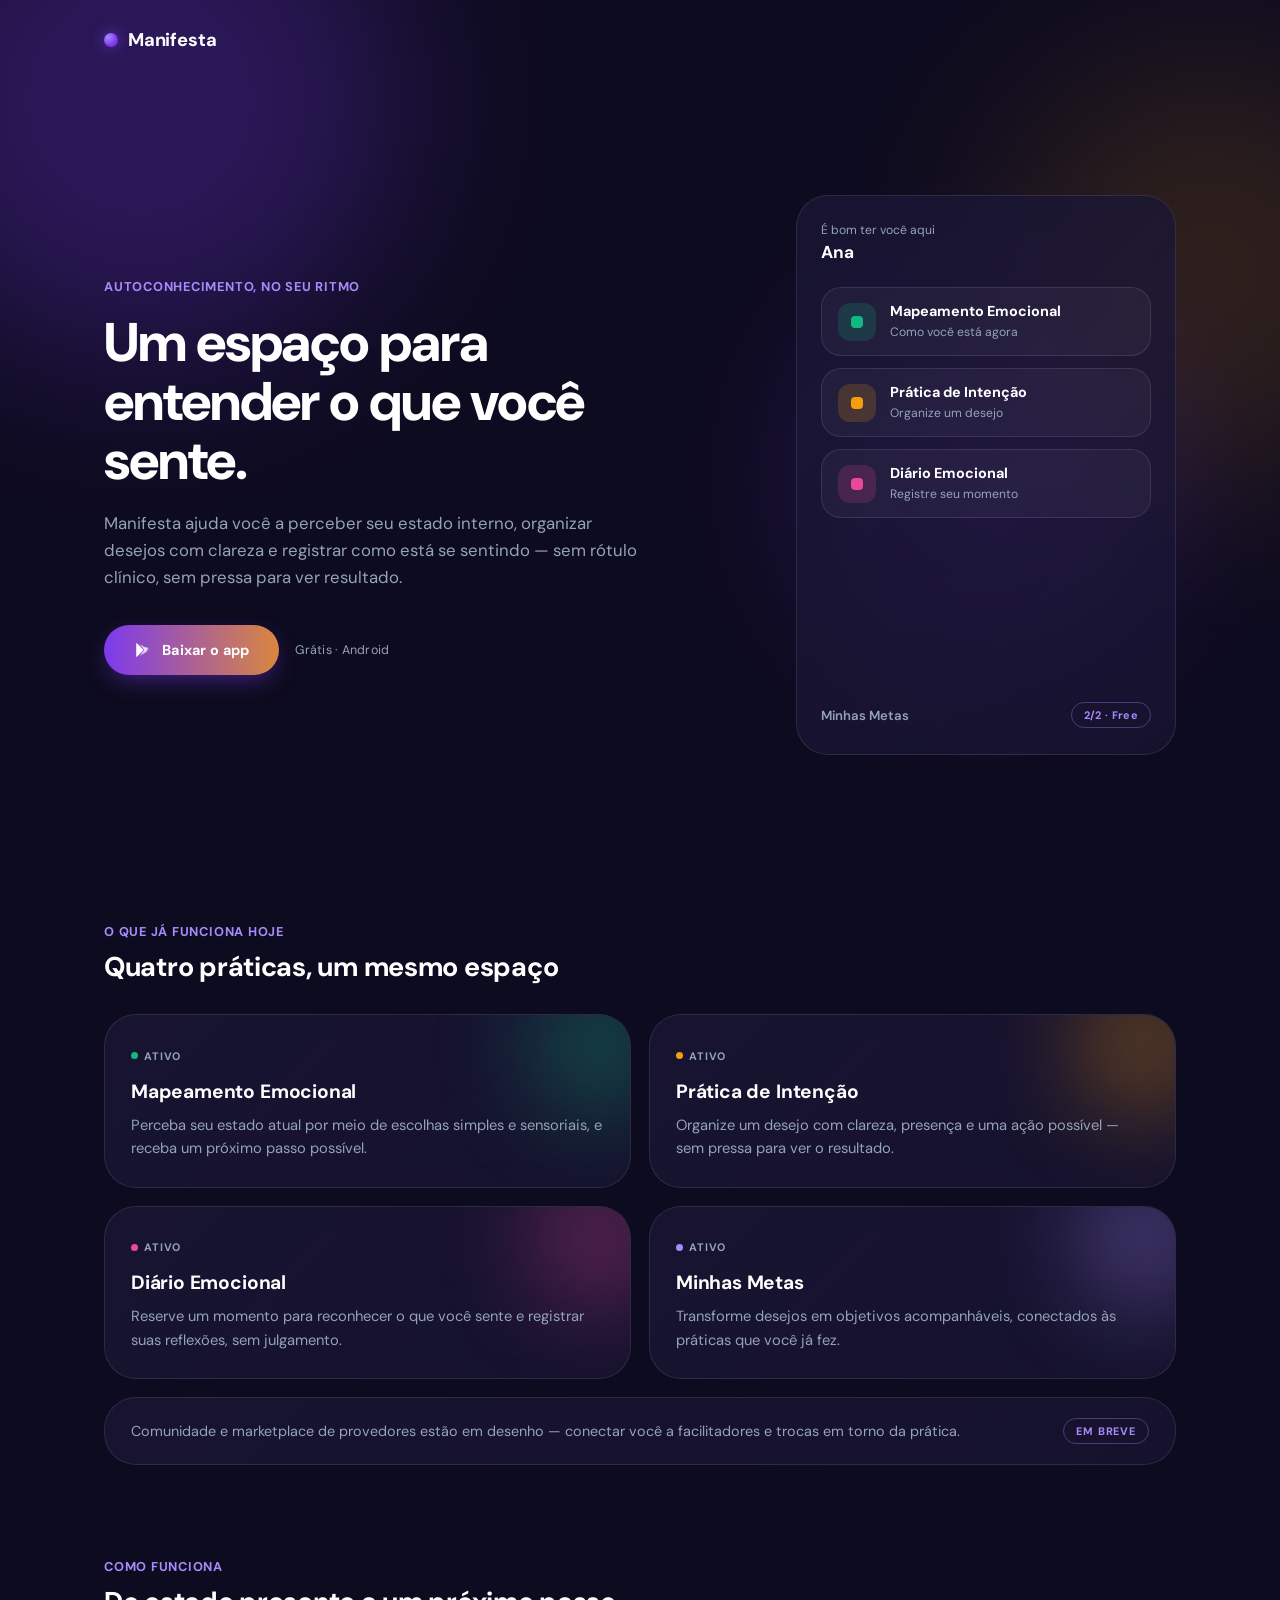
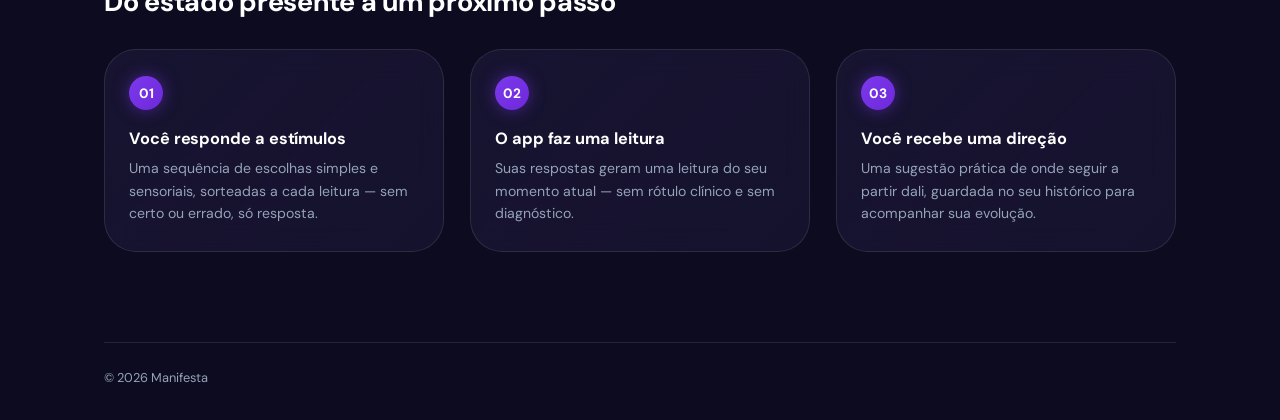
==== index.html @ f5ced41b "feat: landing page inicial do site do Manifesta Site estatico publicado via GitHub Pages (deploy dir" ====
<!DOCTYPE html>
<html lang="pt-BR">
<head>
<meta charset="UTF-8">
<meta name="viewport" content="width=device-width, initial-scale=1.0">
<title>Manifesta</title>
<meta name="description" content="Manifesta é um espaço para perceber seu estado interno, organizar desejos com clareza e registrar o que você sente — no seu ritmo.">
<link rel="preconnect" href="https://fonts.googleapis.com">
<link rel="preconnect" href="https://fonts.gstatic.com" crossorigin>
<link href="https://fonts.googleapis.com/css2?family=DM+Sans:wght@400;500;600;700;800&display=swap" rel="stylesheet">
<style>
  :root{
    --bg:#0D0B1F;
    --surface:#1A1635;
    --violet:#7C3AED;
    --violet-light:#A78BFA;
    --violet-dark:#6D28D9;
    --gold:#F59E0B;
    --green:#10B981;
    --pink:#EC4899;
    --text:#FFFFFF;
    --text-subtle:#94A3B8;
    --glass-border:rgba(255,255,255,0.1);
    --max:1120px;
  }
  *{box-sizing:border-box;}
  html{scroll-behavior:smooth;}
  body{
    margin:0;
    background:var(--bg);
    color:var(--text);
    font-family:'DM Sans', system-ui, -apple-system, sans-serif;
    -webkit-font-smoothing:antialiased;
    overflow-x:hidden;
  }
  a{color:inherit;}
  .wrap{max-width:var(--max); margin:0 auto; padding-left:24px; padding-right:24px;}
  .eyebrow{
    font-size:0.8rem;
    font-weight:700;
    letter-spacing:0.06em;
    color:var(--violet-light);
    text-transform:uppercase;
  }

  /* ---- glass card primitive ---- */
  .glass{
    background:linear-gradient(135deg, rgba(26,22,53,0.82), rgba(26,22,53,0.68));
    backdrop-filter:blur(15px);
    -webkit-backdrop-filter:blur(15px);
    border:1px solid var(--glass-border);
    border-radius:32px;
  }

  /* ---- ambient aura glow ---- */
  .aura{
    position:absolute;
    border-radius:50%;
    filter:blur(90px);
    pointer-events:none;
    z-index:0;
  }

  /* ---- nav ---- */
  nav.topbar{
    position:absolute;
    top:28px;
    left:0;
    right:0;
    z-index:3;
    display:flex;
    align-items:center;
    justify-content:space-between;
  }
  .brand{
    display:flex;
    align-items:center;
    gap:10px;
    font-weight:700;
    font-size:1.15rem;
    letter-spacing:-0.01em;
  }
  .brand .dot{
    width:14px; height:14px;
    border-radius:50%;
    background:radial-gradient(circle at 30% 30%, var(--violet-light), var(--violet) 60%, var(--violet-dark));
    box-shadow:0 0 14px rgba(124,58,237,0.65);
  }

  /* ---- hero ---- */
  .hero{
    position:relative;
    min-height:100vh;
    min-height:100svh;
    display:flex;
    align-items:center;
    padding:110px 0 60px;
  }
  .hero-row{
    position:relative;
    z-index:2;
    width:100%;
    display:flex;
    align-items:center;
    justify-content:space-between;
    gap:56px;
  }
  .hero-inner{
    flex:1 1 480px;
    max-width:560px;
  }
  .hero h1{
    font-size:clamp(2.3rem, 5vw, 3.4rem);
    line-height:1.08;
    font-weight:800;
    letter-spacing:-0.02em;
    margin:18px 0 20px;
  }
  .hero p.lede{
    font-size:1.05rem;
    line-height:1.6;
    color:var(--text-subtle);
    max-width:46ch;
    margin:0 0 34px;
  }
  .cta-row{
    display:flex;
    align-items:center;
    gap:16px;
    flex-wrap:wrap;
  }
  .pill-btn{
    display:inline-flex;
    align-items:center;
    gap:10px;
    background:linear-gradient(90deg, var(--violet), var(--gold) 130%);
    color:var(--text);
    font-weight:700;
    font-size:0.9rem;
    letter-spacing:0.02em;
    padding:16px 30px;
    border-radius:100px;
    text-decoration:none;
    box-shadow:0 8px 24px -6px rgba(124,58,237,0.55);
    transition:transform 0.15s ease, box-shadow 0.15s ease;
  }
  .pill-btn:hover{transform:translateY(-2px); box-shadow:0 10px 28px -6px rgba(124,58,237,0.7);}
  .pill-btn:focus-visible{outline:2px solid var(--violet-light); outline-offset:3px;}
  .pill-btn svg{width:18px; height:18px; flex:none;}
  .cta-note{
    font-size:0.78rem;
    color:var(--text-subtle);
    letter-spacing:0.02em;
  }

  /* ---- hero visual: mockup do app ---- */
  .hero-visual{
    flex:0 0 380px;
    width:380px;
    max-width:100%;
    position:relative;
  }
  .hero-visual .glow{
    position:absolute;
    inset:-30px;
    background:radial-gradient(circle, var(--violet) 0%, transparent 68%);
    filter:blur(60px);
    opacity:0.35;
    z-index:0;
  }
  .app-mock{
    position:relative;
    z-index:1;
    height:min(560px, 64vh);
    padding:26px 24px;
    display:flex;
    flex-direction:column;
  }
  .mock-top{
    display:flex;
    align-items:center;
    justify-content:space-between;
    margin-bottom:24px;
  }
  .mock-greeting{
    font-size:0.76rem;
    color:var(--text-subtle);
  }
  .mock-greeting strong{
    display:block;
    margin-top:3px;
    font-size:1.08rem;
    font-weight:700;
    color:var(--text);
  }
  .mock-cards{
    display:flex;
    flex-direction:column;
    gap:12px;
    flex:1;
  }
  .mock-card{
    border-radius:20px;
    padding:14px 16px;
    background:rgba(255,255,255,0.04);
    border:1px solid var(--glass-border);
    display:flex;
    align-items:center;
    gap:14px;
  }
  .mock-card .ic{
    width:38px; height:38px;
    border-radius:12px;
    display:flex;
    align-items:center;
    justify-content:center;
    flex:none;
  }
  .mock-card .ic .ic-dot{width:12px; height:12px; border-radius:4px;}
  .mock-card .txt strong{
    display:block;
    font-size:0.9rem;
    font-weight:700;
    color:var(--text);
  }
  .mock-card .txt span{
    font-size:0.76rem;
    color:var(--text-subtle);
  }
  .mock-foot{
    margin-top:18px;
    display:flex;
    align-items:center;
    justify-content:space-between;
  }
  .mock-foot span:first-child{
    font-size:0.82rem;
    font-weight:600;
    color:var(--text-subtle);
  }
  .pill-mini{
    font-size:0.68rem;
    font-weight:700;
    letter-spacing:0.03em;
    color:var(--violet-light);
    border:1px solid rgba(167,139,250,0.35);
    padding:5px 12px;
    border-radius:100px;
  }

  /* ---- feature grid ---- */
  .features{
    position:relative;
    z-index:2;
    padding:20px 0 70px;
  }
  .section-head{
    display:flex;
    align-items:baseline;
    justify-content:space-between;
    gap:20px;
    margin-bottom:30px;
    flex-wrap:wrap;
  }
  .section-head h2{
    font-size:1.7rem;
    font-weight:700;
    letter-spacing:-0.01em;
    margin:8px 0 0;
  }
  .feature-grid{
    display:grid;
    grid-template-columns:repeat(2, 1fr);
    gap:18px;
  }
  .feature-card{
    padding:28px 26px 26px;
    position:relative;
    overflow:hidden;
    transition:border-color 0.2s ease, box-shadow 0.2s ease, transform 0.2s ease;
  }
  .feature-card:hover{transform:translateY(-3px);}
  .feature-card .glow{
    position:absolute;
    top:-40px; right:-40px;
    width:140px; height:140px;
    border-radius:50%;
    filter:blur(50px);
    opacity:0.35;
    z-index:0;
  }
  .feature-card .card-content{position:relative; z-index:1;}
  .feature-card .chip{
    display:inline-flex;
    align-items:center;
    gap:6px;
    font-size:0.68rem;
    font-weight:700;
    letter-spacing:0.08em;
    text-transform:uppercase;
    color:var(--text-subtle);
    margin-bottom:16px;
  }
  .feature-card .chip .dot{width:7px; height:7px; border-radius:50%;}
  .feature-card h3{
    font-size:1.2rem;
    font-weight:700;
    margin:0 0 10px;
    letter-spacing:-0.01em;
  }
  .feature-card p{
    font-size:0.92rem;
    line-height:1.6;
    color:var(--text-subtle);
    margin:0;
  }

  .teaser{
    margin-top:18px;
    padding:20px 26px;
    display:flex;
    align-items:center;
    justify-content:space-between;
    gap:16px;
    flex-wrap:wrap;
  }
  .teaser p{margin:0; font-size:0.9rem; color:var(--text-subtle);}
  .teaser .tag{
    font-size:0.68rem;
    font-weight:700;
    letter-spacing:0.08em;
    color:var(--violet-light);
    border:1px solid rgba(167,139,250,0.35);
    padding:5px 12px;
    border-radius:100px;
    white-space:nowrap;
    text-transform:uppercase;
  }

  /* ---- how it works ---- */
  .flow{
    position:relative;
    z-index:2;
    padding:20px 0 90px;
  }
  .steps{
    display:grid;
    grid-template-columns:repeat(3, 1fr);
    gap:26px;
    margin-top:8px;
  }
  .step{padding:26px 24px;}
  .step .num{
    width:34px; height:34px;
    border-radius:50%;
    background:linear-gradient(135deg, var(--violet), var(--violet-dark));
    display:flex;
    align-items:center;
    justify-content:center;
    font-weight:700;
    font-size:0.85rem;
    margin-bottom:18px;
    box-shadow:0 0 16px rgba(124,58,237,0.5);
  }
  .step h3{
    font-size:1.02rem;
    font-weight:700;
    margin:0 0 8px;
    letter-spacing:-0.005em;
  }
  .step p{
    font-size:0.88rem;
    line-height:1.6;
    color:var(--text-subtle);
    margin:0;
  }

  /* ---- footer ---- */
  footer{
    position:relative;
    z-index:2;
    border-top:1px solid var(--glass-border);
    padding:26px 0 34px;
  }
  .footer-inner{
    display:flex;
    justify-content:space-between;
    align-items:center;
    gap:16px;
    flex-wrap:wrap;
    font-size:0.8rem;
    color:var(--text-subtle);
  }

  @media (max-width: 900px){
    .hero-row{flex-direction:column; align-items:stretch;}
    .hero-inner{max-width:none;}
    .hero-visual{flex:none; width:100%; max-width:380px; margin:0 auto;}
    .app-mock{height:440px;}
  }

  @media (max-width: 820px){
    .feature-grid{grid-template-columns:1fr;}
    .steps{grid-template-columns:1fr;}
  }

  @media (prefers-reduced-motion: reduce){
    .feature-card{transition:none;}
  }
</style>
</head>
<body>

  <div class="aura" style="width:520px; height:520px; background:var(--violet); opacity:0.28; top:-160px; left:-120px;"></div>
  <div class="aura" style="width:420px; height:420px; background:var(--gold); opacity:0.14; top:60px; right:-140px;"></div>

  <div class="wrap">
    <section class="hero">
      <nav class="topbar">
        <div class="brand"><span class="dot"></span>Manifesta</div>
      </nav>

      <div class="hero-row">
        <div class="hero-inner">
          <span class="eyebrow">Autoconhecimento, no seu ritmo</span>
          <h1>Um espaço para entender o que você sente.</h1>
          <p class="lede">Manifesta ajuda você a perceber seu estado interno, organizar desejos com clareza e registrar como está se sentindo — sem rótulo clínico, sem pressa para ver resultado.</p>
          <div class="cta-row">
            <a class="pill-btn" href="https://play.google.com/store/apps/details?id=com.manifesta.app" target="_blank" rel="noopener">
              <svg viewBox="0 0 24 24" fill="none" xmlns="http://www.w3.org/2000/svg" aria-hidden="true"><path d="M3 3.5v17c0 .4.2.7.5.9l9.4-9.4L3.5 2.6c-.3.2-.5.5-.5.9z" fill="currentColor"/><path d="M14.6 12.9l2.9-2.9-9.9-5.7 7 8.6z" fill="currentColor" opacity="0.75"/><path d="M14.6 11.1l-7 8.6 9.9-5.7-2.9-2.9z" fill="currentColor" opacity="0.75"/><path d="M18.8 9.2l-2.6-1.5-3 3 3 3 2.6-1.5c.9-.5.9-1.9 0-2.4z" fill="currentColor" opacity="0.55"/></svg>
              Baixar o app
            </a>
            <span class="cta-note">Grátis · Android</span>
          </div>
        </div>

        <div class="hero-visual">
          <div class="glow"></div>
          <div class="app-mock glass">
            <div class="mock-top">
              <div class="mock-greeting">É bom ter você aqui<strong>Ana</strong></div>
              <span class="dot"></span>
            </div>
            <div class="mock-cards">
              <div class="mock-card">
                <span class="ic" style="background:rgba(16,185,129,0.18);"><span class="ic-dot" style="background:var(--green);"></span></span>
                <div class="txt"><strong>Mapeamento Emocional</strong><span>Como você está agora</span></div>
              </div>
              <div class="mock-card">
                <span class="ic" style="background:rgba(245,158,11,0.18);"><span class="ic-dot" style="background:var(--gold);"></span></span>
                <div class="txt"><strong>Prática de Intenção</strong><span>Organize um desejo</span></div>
              </div>
              <div class="mock-card">
                <span class="ic" style="background:rgba(236,72,153,0.18);"><span class="ic-dot" style="background:var(--pink);"></span></span>
                <div class="txt"><strong>Diário Emocional</strong><span>Registre seu momento</span></div>
              </div>
            </div>
            <div class="mock-foot">
              <span>Minhas Metas</span>
              <span class="pill-mini">2/2 · Free</span>
            </div>
          </div>
        </div>
      </div>
    </section>

    <section class="features">
      <div class="section-head">
        <div>
          <span class="eyebrow">O que já funciona hoje</span>
          <h2>Quatro práticas, um mesmo espaço</h2>
        </div>
      </div>

      <div class="feature-grid">
        <div class="feature-card glass">
          <div class="glow" style="background:var(--green);"></div>
          <div class="card-content">
            <span class="chip"><span class="dot" style="background:var(--green);"></span>Ativo</span>
            <h3>Mapeamento Emocional</h3>
            <p>Perceba seu estado atual por meio de escolhas simples e sensoriais, e receba um próximo passo possível.</p>
          </div>
        </div>
        <div class="feature-card glass">
          <div class="glow" style="background:var(--gold);"></div>
          <div class="card-content">
            <span class="chip"><span class="dot" style="background:var(--gold);"></span>Ativo</span>
            <h3>Prática de Intenção</h3>
            <p>Organize um desejo com clareza, presença e uma ação possível — sem pressa para ver o resultado.</p>
          </div>
        </div>
        <div class="feature-card glass">
          <div class="glow" style="background:var(--pink);"></div>
          <div class="card-content">
            <span class="chip"><span class="dot" style="background:var(--pink);"></span>Ativo</span>
            <h3>Diário Emocional</h3>
            <p>Reserve um momento para reconhecer o que você sente e registrar suas reflexões, sem julgamento.</p>
          </div>
        </div>
        <div class="feature-card glass">
          <div class="glow" style="background:var(--violet-light);"></div>
          <div class="card-content">
            <span class="chip"><span class="dot" style="background:var(--violet-light);"></span>Ativo</span>
            <h3>Minhas Metas</h3>
            <p>Transforme desejos em objetivos acompanháveis, conectados às práticas que você já fez.</p>
          </div>
        </div>
      </div>

      <div class="teaser glass">
        <p>Comunidade e marketplace de provedores estão em desenho — conectar você a facilitadores e trocas em torno da prática.</p>
        <span class="tag">Em breve</span>
      </div>
    </section>

    <section class="flow">
      <div class="section-head">
        <div>
          <span class="eyebrow">Como funciona</span>
          <h2>Do estado presente a um próximo passo</h2>
        </div>
      </div>
      <div class="steps">
        <div class="step glass">
          <div class="num">01</div>
          <h3>Você responde a estímulos</h3>
          <p>Uma sequência de escolhas simples e sensoriais, sorteadas a cada leitura — sem certo ou errado, só resposta.</p>
        </div>
        <div class="step glass">
          <div class="num">02</div>
          <h3>O app faz uma leitura</h3>
          <p>Suas respostas geram uma leitura do seu momento atual — sem rótulo clínico e sem diagnóstico.</p>
        </div>
        <div class="step glass">
          <div class="num">03</div>
          <h3>Você recebe uma direção</h3>
          <p>Uma sugestão prática de onde seguir a partir dali, guardada no seu histórico para acompanhar sua evolução.</p>
        </div>
      </div>
    </section>

    <footer>
      <div class="footer-inner">
        <span>© 2026 Manifesta</span>
      </div>
    </footer>
  </div>

</body>
</html>
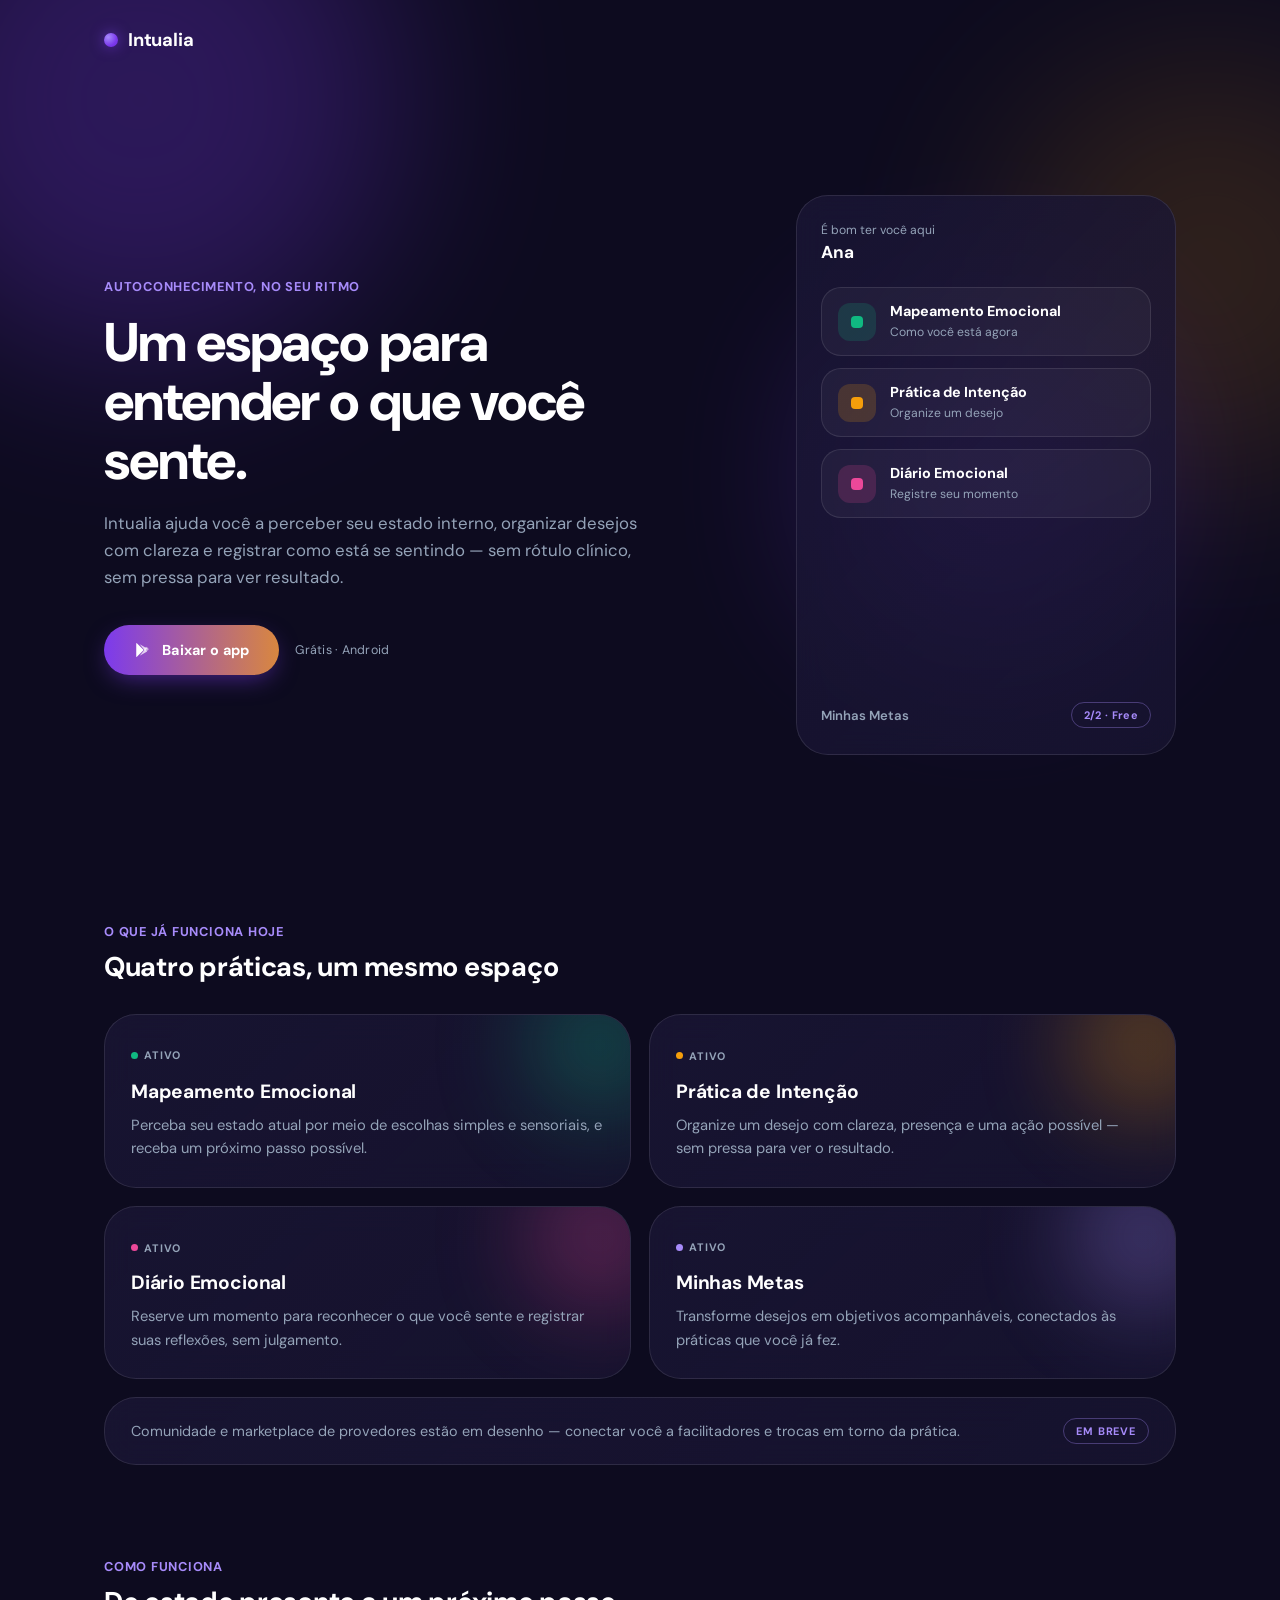
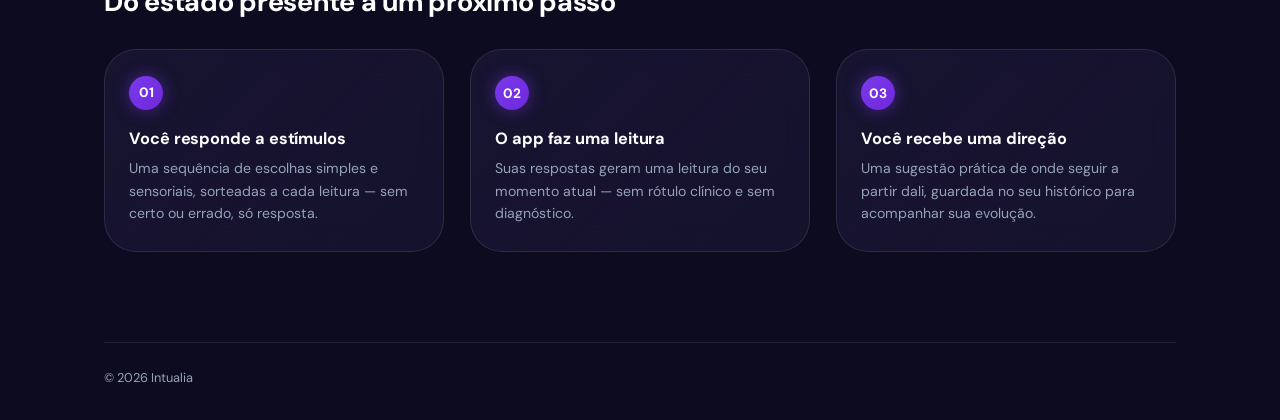
==== commit 627b174b: "Renomeia menções de Manifesta para Intualia no site Co-Authored-By: Claude Sonnet 5 <noreply@anthrop" ====
--- a/index.html
+++ b/index.html
@@ -3,8 +3,8 @@
 <head>
 <meta charset="UTF-8">
 <meta name="viewport" content="width=device-width, initial-scale=1.0">
-<title>Manifesta</title>
-<meta name="description" content="Manifesta é um espaço para perceber seu estado interno, organizar desejos com clareza e registrar o que você sente — no seu ritmo.">
+<title>Intualia</title>
+<meta name="description" content="Intualia é um espaço para perceber seu estado interno, organizar desejos com clareza e registrar o que você sente — no seu ritmo.">
 <link rel="preconnect" href="https://fonts.googleapis.com">
 <link rel="preconnect" href="https://fonts.gstatic.com" crossorigin>
 <link href="https://fonts.googleapis.com/css2?family=DM+Sans:wght@400;500;600;700;800&display=swap" rel="stylesheet">
@@ -417,14 +417,14 @@
   <div class="wrap">
     <section class="hero">
       <nav class="topbar">
-        <div class="brand"><span class="dot"></span>Manifesta</div>
+        <div class="brand"><span class="dot"></span>Intualia</div>
       </nav>
 
       <div class="hero-row">
         <div class="hero-inner">
           <span class="eyebrow">Autoconhecimento, no seu ritmo</span>
           <h1>Um espaço para entender o que você sente.</h1>
-          <p class="lede">Manifesta ajuda você a perceber seu estado interno, organizar desejos com clareza e registrar como está se sentindo — sem rótulo clínico, sem pressa para ver resultado.</p>
+          <p class="lede">Intualia ajuda você a perceber seu estado interno, organizar desejos com clareza e registrar como está se sentindo — sem rótulo clínico, sem pressa para ver resultado.</p>
           <div class="cta-row">
             <a class="pill-btn" href="https://play.google.com/store/apps/details?id=com.manifesta.app" target="_blank" rel="noopener">
               <svg viewBox="0 0 24 24" fill="none" xmlns="http://www.w3.org/2000/svg" aria-hidden="true"><path d="M3 3.5v17c0 .4.2.7.5.9l9.4-9.4L3.5 2.6c-.3.2-.5.5-.5.9z" fill="currentColor"/><path d="M14.6 12.9l2.9-2.9-9.9-5.7 7 8.6z" fill="currentColor" opacity="0.75"/><path d="M14.6 11.1l-7 8.6 9.9-5.7-2.9-2.9z" fill="currentColor" opacity="0.75"/><path d="M18.8 9.2l-2.6-1.5-3 3 3 3 2.6-1.5c.9-.5.9-1.9 0-2.4z" fill="currentColor" opacity="0.55"/></svg>
@@ -541,7 +541,7 @@
 
     <footer>
       <div class="footer-inner">
-        <span>© 2026 Manifesta</span>
+        <span>© 2026 Intualia</span>
       </div>
     </footer>
   </div>
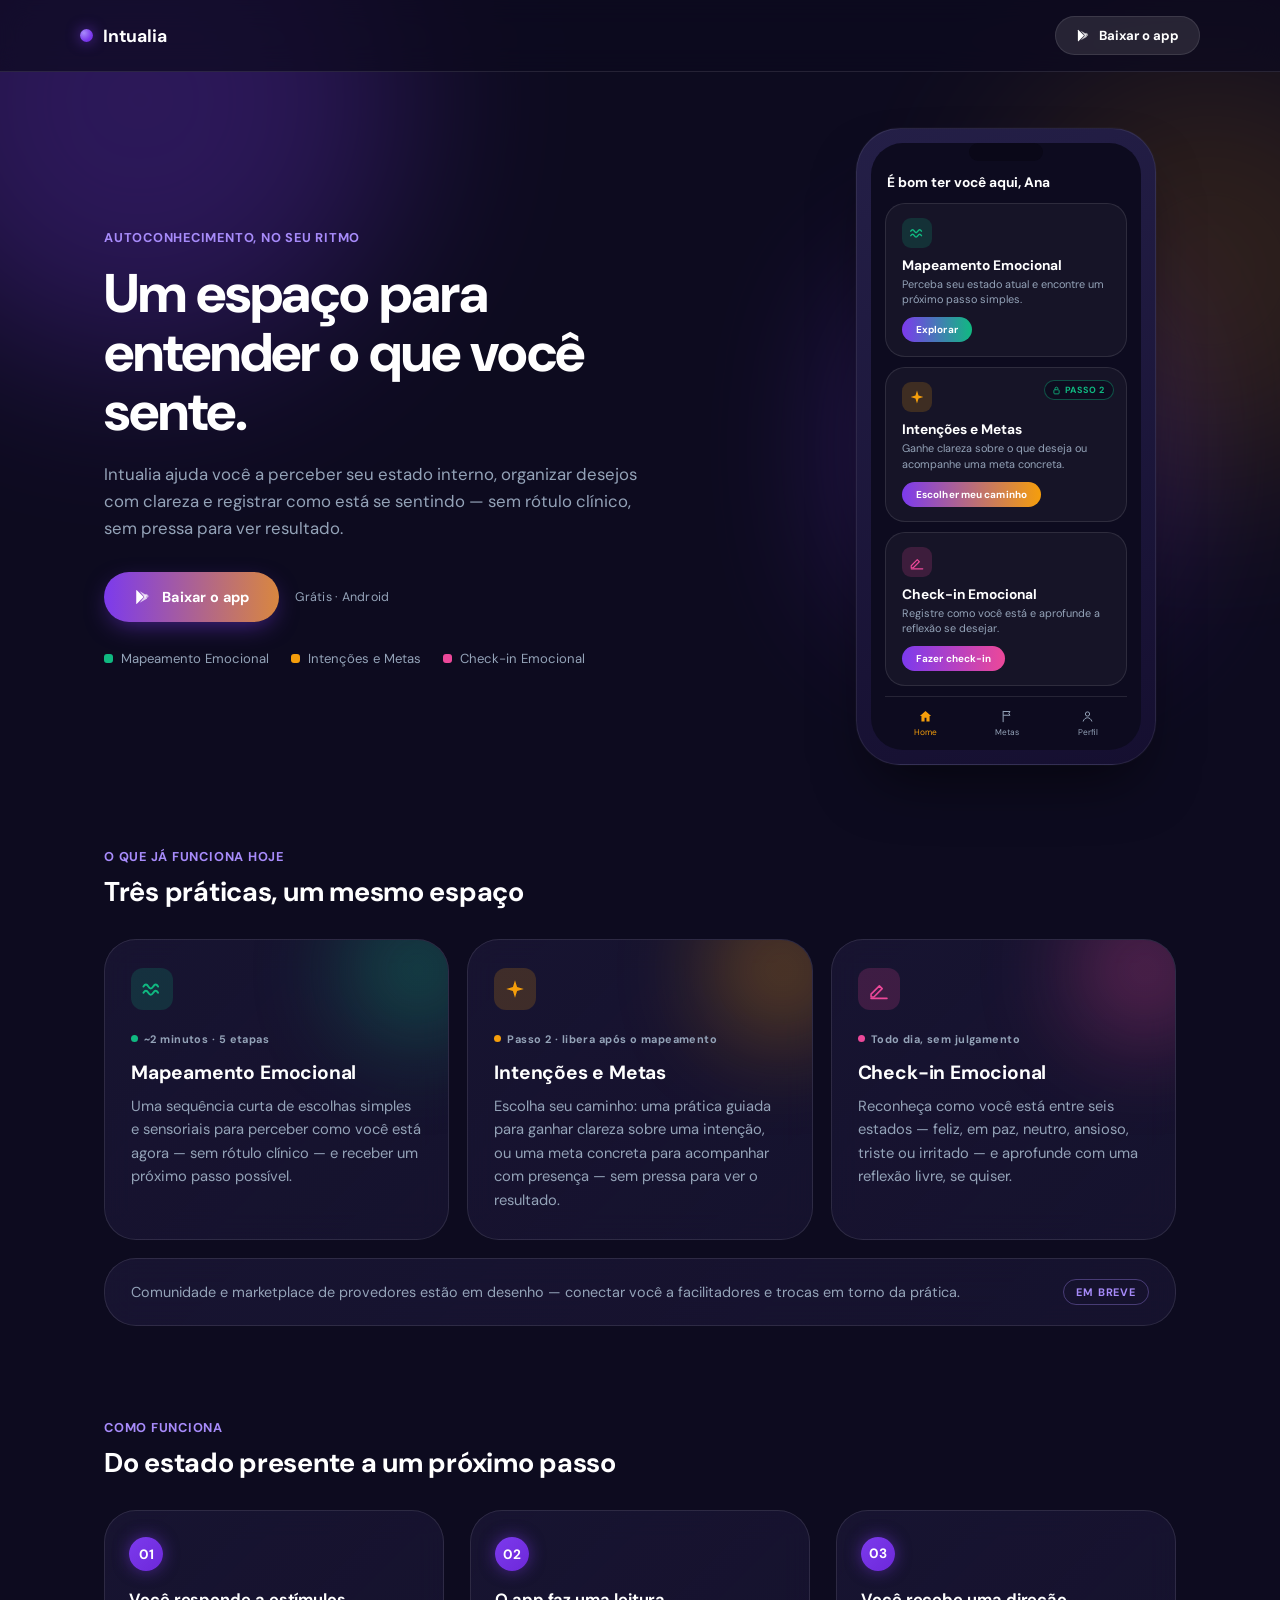
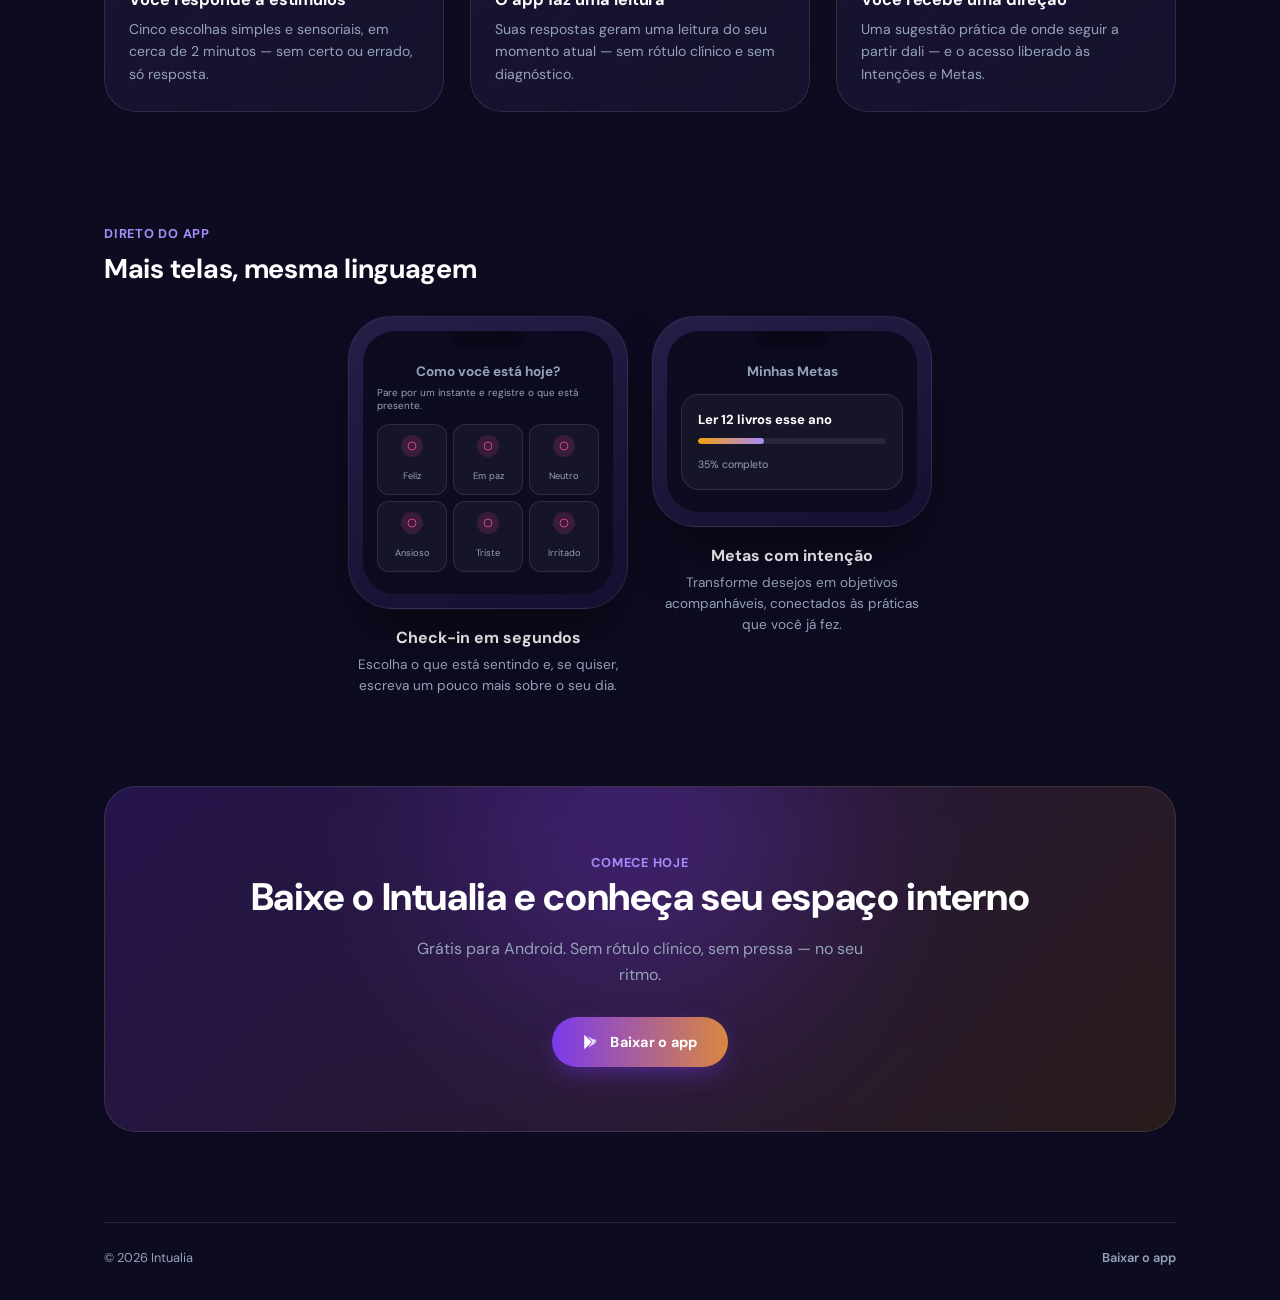
==== commit 17e47c85: "Atualiza site para refletir telas atuais do app e reforça conversão para download Substitui o mockup" ====
--- a/index.html
+++ b/index.html
@@ -4,7 +4,7 @@
 <meta charset="UTF-8">
 <meta name="viewport" content="width=device-width, initial-scale=1.0">
 <title>Intualia</title>
-<meta name="description" content="Intualia é um espaço para perceber seu estado interno, organizar desejos com clareza e registrar o que você sente — no seu ritmo.">
+<meta name="description" content="Intualia é um espaço para perceber seu estado interno, organizar desejos com clareza e registrar o que você sente — no seu ritmo. Baixe grátis para Android.">
 <link rel="preconnect" href="https://fonts.googleapis.com">
 <link rel="preconnect" href="https://fonts.gstatic.com" crossorigin>
 <link href="https://fonts.googleapis.com/css2?family=DM+Sans:wght@400;500;600;700;800&display=swap" rel="stylesheet">
@@ -61,40 +61,56 @@
     z-index:0;
   }
 
-  /* ---- nav ---- */
+  /* ---- nav (sticky, com CTA persistente) ---- */
   nav.topbar{
-    position:absolute;
-    top:28px;
-    left:0;
-    right:0;
-    z-index:3;
+    position:sticky;
+    top:0;
+    z-index:50;
+    background:rgba(13,11,31,0.72);
+    backdrop-filter:blur(14px);
+    -webkit-backdrop-filter:blur(14px);
+    border-bottom:1px solid var(--glass-border);
+  }
+  .nav-inner{
     display:flex;
     align-items:center;
     justify-content:space-between;
+    padding:16px 0;
   }
   .brand{
     display:flex;
     align-items:center;
     gap:10px;
     font-weight:700;
-    font-size:1.15rem;
+    font-size:1.1rem;
     letter-spacing:-0.01em;
   }
   .brand .dot{
-    width:14px; height:14px;
+    width:13px; height:13px;
     border-radius:50%;
     background:radial-gradient(circle at 30% 30%, var(--violet-light), var(--violet) 60%, var(--violet-dark));
     box-shadow:0 0 14px rgba(124,58,237,0.65);
   }
+  .nav-cta{
+    display:inline-flex;
+    align-items:center;
+    gap:8px;
+    background:var(--glass-border);
+    border:1px solid var(--glass-border);
+    color:var(--text);
+    font-weight:700;
+    font-size:0.82rem;
+    padding:10px 20px;
+    border-radius:100px;
+    text-decoration:none;
+    transition:background 0.15s ease, border-color 0.15s ease;
+  }
+  .nav-cta:hover{background:rgba(124,58,237,0.22); border-color:rgba(167,139,250,0.4);}
 
   /* ---- hero ---- */
   .hero{
     position:relative;
-    min-height:100vh;
-    min-height:100svh;
-    display:flex;
-    align-items:center;
-    padding:110px 0 60px;
+    padding:56px 0 60px;
   }
   .hero-row{
     position:relative;
@@ -121,7 +137,7 @@
     line-height:1.6;
     color:var(--text-subtle);
     max-width:46ch;
-    margin:0 0 34px;
+    margin:0 0 30px;
   }
   .cta-row{
     display:flex;
@@ -153,12 +169,29 @@
     letter-spacing:0.02em;
   }
 
-  /* ---- hero visual: mockup do app ---- */
+  .trust-row{
+    display:flex;
+    flex-wrap:wrap;
+    gap:10px 22px;
+    margin-top:28px;
+  }
+  .trust-row span{
+    display:inline-flex;
+    align-items:center;
+    gap:8px;
+    font-size:0.82rem;
+    color:var(--text-subtle);
+  }
+  .trust-row .swatch{width:9px; height:9px; border-radius:3px; flex:none;}
+
+  /* ---- hero visual: phone com a Home real do app ---- */
   .hero-visual{
-    flex:0 0 380px;
-    width:380px;
+    flex:0 0 340px;
+    width:340px;
     max-width:100%;
     position:relative;
+    display:flex;
+    justify-content:center;
   }
   .hero-visual .glow{
     position:absolute;
@@ -168,85 +201,115 @@
     opacity:0.35;
     z-index:0;
   }
-  .app-mock{
+  .phone-frame{
     position:relative;
     z-index:1;
-    height:min(560px, 64vh);
-    padding:26px 24px;
-    display:flex;
-    flex-direction:column;
-  }
-  .mock-top{
-    display:flex;
-    align-items:center;
-    justify-content:space-between;
-    margin-bottom:24px;
+    width:min(300px, 80vw);
+    border-radius:44px;
+    padding:14px;
+    background:linear-gradient(160deg, #241f47, #150f30);
+    border:1px solid rgba(255,255,255,0.08);
+    box-shadow:0 30px 60px -20px rgba(0,0,0,0.6), 0 0 0 1px rgba(255,255,255,0.02);
+  }
+  .phone-notch{
+    position:absolute;
+    top:14px; left:50%;
+    transform:translateX(-50%);
+    width:74px; height:18px;
+    background:#0A0818;
+    border-radius:100px;
+    z-index:3;
+  }
+  .phone-screen{
+    position:relative;
+    background:var(--bg);
+    border-radius:32px;
+    overflow:hidden;
+    padding:30px 14px 12px;
   }
   .mock-greeting{
-    font-size:0.76rem;
-    color:var(--text-subtle);
-  }
-  .mock-greeting strong{
-    display:block;
-    margin-top:3px;
-    font-size:1.08rem;
+    font-size:0.86rem;
     font-weight:700;
     color:var(--text);
-  }
-  .mock-cards{
-    display:flex;
-    flex-direction:column;
-    gap:12px;
-    flex:1;
-  }
-  .mock-card{
+    margin:0 0 12px;
+    padding:0 2px;
+  }
+  .app-card{
+    position:relative;
     border-radius:20px;
     padding:14px 16px;
+    margin-bottom:10px;
     background:rgba(255,255,255,0.04);
     border:1px solid var(--glass-border);
-    display:flex;
-    align-items:center;
-    gap:14px;
-  }
-  .mock-card .ic{
-    width:38px; height:38px;
-    border-radius:12px;
+    overflow:hidden;
+  }
+  .app-card .icon-chip{
+    width:30px; height:30px;
+    border-radius:9px;
     display:flex;
     align-items:center;
     justify-content:center;
-    flex:none;
-  }
-  .mock-card .ic .ic-dot{width:12px; height:12px; border-radius:4px;}
-  .mock-card .txt strong{
+    margin-bottom:8px;
+  }
+  .app-card .icon-chip svg{width:16px; height:16px;}
+  .app-card strong{
     display:block;
-    font-size:0.9rem;
+    font-size:0.86rem;
     font-weight:700;
     color:var(--text);
-  }
-  .mock-card .txt span{
-    font-size:0.76rem;
-    color:var(--text-subtle);
-  }
-  .mock-foot{
-    margin-top:18px;
-    display:flex;
-    align-items:center;
-    justify-content:space-between;
-  }
-  .mock-foot span:first-child{
-    font-size:0.82rem;
-    font-weight:600;
-    color:var(--text-subtle);
-  }
-  .pill-mini{
+    margin-bottom:3px;
+  }
+  .app-card span.desc{
+    display:block;
     font-size:0.68rem;
+    line-height:1.4;
+    color:var(--text-subtle);
+    margin-bottom:10px;
+  }
+  .app-card .mini-cta{
+    display:inline-block;
+    font-size:0.62rem;
+    font-weight:700;
+    letter-spacing:0.01em;
+    color:var(--text);
+    padding:6px 14px;
+    border-radius:100px;
+    background:linear-gradient(90deg, var(--violet), var(--card-accent, var(--gold)));
+  }
+  .app-card .lock-badge{
+    position:absolute;
+    top:12px; right:12px;
+    display:inline-flex;
+    align-items:center;
+    gap:4px;
+    font-size:0.56rem;
     font-weight:700;
     letter-spacing:0.03em;
-    color:var(--violet-light);
-    border:1px solid rgba(167,139,250,0.35);
-    padding:5px 12px;
+    color:var(--green);
+    background:rgba(13,11,31,0.8);
+    border:1px solid rgba(16,185,129,0.4);
+    padding:3px 9px 3px 7px;
     border-radius:100px;
   }
+  .app-card .lock-badge svg{width:9px; height:9px;}
+  .phone-nav{
+    display:flex;
+    justify-content:space-around;
+    align-items:center;
+    margin-top:6px;
+    padding-top:12px;
+    border-top:1px solid var(--glass-border);
+  }
+  .phone-nav .n-item{
+    display:flex;
+    flex-direction:column;
+    align-items:center;
+    gap:3px;
+    font-size:0.52rem;
+    color:var(--text-subtle);
+  }
+  .phone-nav .n-item svg{width:15px; height:15px;}
+  .phone-nav .n-item.active{color:var(--gold);}
 
   /* ---- feature grid ---- */
   .features{
@@ -270,7 +333,7 @@
   }
   .feature-grid{
     display:grid;
-    grid-template-columns:repeat(2, 1fr);
+    grid-template-columns:repeat(3, 1fr);
     gap:18px;
   }
   .feature-card{
@@ -290,16 +353,24 @@
     z-index:0;
   }
   .feature-card .card-content{position:relative; z-index:1;}
+  .feature-card .icon-chip{
+    width:42px; height:42px;
+    border-radius:12px;
+    display:flex;
+    align-items:center;
+    justify-content:center;
+    margin-bottom:16px;
+  }
+  .feature-card .icon-chip svg{width:22px; height:22px;}
   .feature-card .chip{
     display:inline-flex;
     align-items:center;
     gap:6px;
     font-size:0.68rem;
     font-weight:700;
-    letter-spacing:0.08em;
-    text-transform:uppercase;
-    color:var(--text-subtle);
-    margin-bottom:16px;
+    letter-spacing:0.04em;
+    color:var(--text-subtle);
+    margin-bottom:14px;
   }
   .feature-card .chip .dot{width:7px; height:7px; border-radius:50%;}
   .feature-card h3{
@@ -375,6 +446,118 @@
     margin:0;
   }
 
+  /* ---- screens showcase ---- */
+  .screens{
+    position:relative;
+    z-index:2;
+    padding:20px 0 90px;
+  }
+  .screens-row{
+    display:flex;
+    gap:24px;
+    flex-wrap:wrap;
+    justify-content:center;
+    margin-top:8px;
+  }
+  .screen-block{
+    flex:1 1 260px;
+    max-width:280px;
+  }
+  .screen-block .phone-frame{width:100%; margin:0 auto 18px;}
+  .screen-block h3{
+    font-size:1rem;
+    font-weight:700;
+    margin:0 0 6px;
+    text-align:center;
+  }
+  .screen-block p{
+    font-size:0.85rem;
+    line-height:1.55;
+    color:var(--text-subtle);
+    margin:0;
+    text-align:center;
+  }
+  .mood-grid{
+    display:grid;
+    grid-template-columns:repeat(3, 1fr);
+    gap:6px;
+  }
+  .mood-chip{
+    border-radius:12px;
+    padding:10px 4px;
+    background:rgba(255,255,255,0.04);
+    border:1px solid var(--glass-border);
+    text-align:center;
+  }
+  .mood-chip .m-ic{
+    width:22px; height:22px;
+    border-radius:50%;
+    margin:0 auto 6px;
+    background:rgba(236,72,153,0.16);
+    display:flex; align-items:center; justify-content:center;
+  }
+  .mood-chip .m-ic svg{width:12px; height:12px; color:var(--pink);}
+  .mood-chip span{font-size:0.58rem; color:var(--text-subtle);}
+  .goal-card{
+    border-radius:18px;
+    padding:16px;
+    background:rgba(255,255,255,0.04);
+    border:1px solid var(--glass-border);
+  }
+  .goal-card strong{display:block; font-size:0.82rem; margin-bottom:10px;}
+  .goal-bar{
+    height:6px;
+    border-radius:100px;
+    background:rgba(255,255,255,0.08);
+    overflow:hidden;
+    margin-bottom:8px;
+  }
+  .goal-bar i{
+    display:block; height:100%; width:35%;
+    background:linear-gradient(90deg, var(--gold), var(--violet-light));
+    border-radius:100px;
+  }
+  .goal-card span{font-size:0.66rem; color:var(--text-subtle);}
+
+  /* ---- CTA final ---- */
+  .final-cta{
+    position:relative;
+    z-index:2;
+    padding:0 0 90px;
+  }
+  .final-cta-panel{
+    position:relative;
+    overflow:hidden;
+    padding:64px 40px;
+    text-align:center;
+    background:linear-gradient(135deg, rgba(124,58,237,0.22), rgba(245,158,11,0.12));
+  }
+  .final-cta-panel .glow{
+    position:absolute;
+    width:380px; height:380px;
+    border-radius:50%;
+    background:var(--violet);
+    filter:blur(100px);
+    opacity:0.3;
+    top:-140px; left:50%;
+    transform:translateX(-50%);
+  }
+  .final-cta-panel .inner{position:relative; z-index:1;}
+  .final-cta-panel h2{
+    font-size:clamp(1.7rem, 4vw, 2.4rem);
+    font-weight:800;
+    letter-spacing:-0.01em;
+    margin:0 0 14px;
+  }
+  .final-cta-panel p{
+    font-size:1rem;
+    color:var(--text-subtle);
+    max-width:44ch;
+    margin:0 auto 30px;
+    line-height:1.6;
+  }
+  .final-cta-panel .cta-row{justify-content:center;}
+
   /* ---- footer ---- */
   footer{
     position:relative;
@@ -391,17 +574,27 @@
     font-size:0.8rem;
     color:var(--text-subtle);
   }
+  .footer-inner a{
+    color:var(--text-subtle);
+    text-decoration:none;
+    font-weight:600;
+  }
+  .footer-inner a:hover{color:var(--violet-light);}
 
   @media (max-width: 900px){
     .hero-row{flex-direction:column; align-items:stretch;}
     .hero-inner{max-width:none;}
     .hero-visual{flex:none; width:100%; max-width:380px; margin:0 auto;}
-    .app-mock{height:440px;}
   }
 
   @media (max-width: 820px){
     .feature-grid{grid-template-columns:1fr;}
     .steps{grid-template-columns:1fr;}
+    .final-cta-panel{padding:48px 24px;}
+  }
+
+  @media (max-width: 560px){
+    .nav-cta span{display:none;}
   }
 
   @media (prefers-reduced-motion: reduce){
@@ -414,12 +607,18 @@
   <div class="aura" style="width:520px; height:520px; background:var(--violet); opacity:0.28; top:-160px; left:-120px;"></div>
   <div class="aura" style="width:420px; height:420px; background:var(--gold); opacity:0.14; top:60px; right:-140px;"></div>
 
+  <nav class="topbar">
+    <div class="wrap nav-inner">
+      <div class="brand"><span class="dot"></span>Intualia</div>
+      <a class="nav-cta" href="https://play.google.com/store/apps/details?id=com.manifesta.app" target="_blank" rel="noopener">
+        <svg viewBox="0 0 24 24" fill="none" xmlns="http://www.w3.org/2000/svg" aria-hidden="true" width="15" height="15"><path d="M3 3.5v17c0 .4.2.7.5.9l9.4-9.4L3.5 2.6c-.3.2-.5.5-.5.9z" fill="currentColor"/><path d="M14.6 12.9l2.9-2.9-9.9-5.7 7 8.6z" fill="currentColor" opacity="0.75"/><path d="M14.6 11.1l-7 8.6 9.9-5.7-2.9-2.9z" fill="currentColor" opacity="0.75"/><path d="M18.8 9.2l-2.6-1.5-3 3 3 3 2.6-1.5c.9-.5.9-1.9 0-2.4z" fill="currentColor" opacity="0.55"/></svg>
+        <span>Baixar o app</span>
+      </a>
+    </div>
+  </nav>
+
   <div class="wrap">
     <section class="hero">
-      <nav class="topbar">
-        <div class="brand"><span class="dot"></span>Intualia</div>
-      </nav>
-
       <div class="hero-row">
         <div class="hero-inner">
           <span class="eyebrow">Autoconhecimento, no seu ritmo</span>
@@ -432,32 +631,65 @@
             </a>
             <span class="cta-note">Grátis · Android</span>
           </div>
+          <div class="trust-row">
+            <span><span class="swatch" style="background:var(--green);"></span>Mapeamento Emocional</span>
+            <span><span class="swatch" style="background:var(--gold);"></span>Intenções e Metas</span>
+            <span><span class="swatch" style="background:var(--pink);"></span>Check-in Emocional</span>
+          </div>
         </div>
 
         <div class="hero-visual">
           <div class="glow"></div>
-          <div class="app-mock glass">
-            <div class="mock-top">
-              <div class="mock-greeting">É bom ter você aqui<strong>Ana</strong></div>
-              <span class="dot"></span>
-            </div>
-            <div class="mock-cards">
-              <div class="mock-card">
-                <span class="ic" style="background:rgba(16,185,129,0.18);"><span class="ic-dot" style="background:var(--green);"></span></span>
-                <div class="txt"><strong>Mapeamento Emocional</strong><span>Como você está agora</span></div>
+          <div class="phone-frame">
+            <div class="phone-notch"></div>
+            <div class="phone-screen">
+              <p class="mock-greeting">É bom ter você aqui, Ana</p>
+
+              <div class="app-card" style="--card-accent:var(--green);">
+                <span class="icon-chip" style="background:rgba(16,185,129,0.18); color:var(--green);">
+                  <svg viewBox="0 0 18 18" fill="none" xmlns="http://www.w3.org/2000/svg"><path d="M2 7c1.4-2.2 2.7-2.2 4 0s2.6 2.2 4 0 2.6-2.2 4-0" stroke="currentColor" stroke-width="1.6" stroke-linecap="round"/><path d="M2 12c1.4-2.2 2.7-2.2 4 0s2.6 2.2 4 0 2.6-2.2 4 0" stroke="currentColor" stroke-width="1.6" stroke-linecap="round"/></svg>
+                </span>
+                <strong>Mapeamento Emocional</strong>
+                <span class="desc">Perceba seu estado atual e encontre um próximo passo simples.</span>
+                <span class="mini-cta">Explorar</span>
               </div>
-              <div class="mock-card">
-                <span class="ic" style="background:rgba(245,158,11,0.18);"><span class="ic-dot" style="background:var(--gold);"></span></span>
-                <div class="txt"><strong>Prática de Intenção</strong><span>Organize um desejo</span></div>
+
+              <div class="app-card" style="--card-accent:var(--gold);">
+                <span class="lock-badge">
+                  <svg viewBox="0 0 12 12" fill="none" xmlns="http://www.w3.org/2000/svg"><rect x="2.5" y="5" width="7" height="5.5" rx="1.2" stroke="currentColor" stroke-width="1.1"/><path d="M4 5V3.6a2 2 0 0 1 4 0" stroke="currentColor" stroke-width="1.1" stroke-linecap="round"/></svg>
+                  PASSO 2
+                </span>
+                <span class="icon-chip" style="background:rgba(245,158,11,0.18); color:var(--gold);">
+                  <svg viewBox="0 0 18 18" fill="currentColor" xmlns="http://www.w3.org/2000/svg"><path d="M9 1.8l1.7 5.5 5.5 1.7-5.5 1.7L9 16.2l-1.7-5.5L1.8 9l5.5-1.7L9 1.8z"/></svg>
+                </span>
+                <strong>Intenções e Metas</strong>
+                <span class="desc">Ganhe clareza sobre o que deseja ou acompanhe uma meta concreta.</span>
+                <span class="mini-cta">Escolher meu caminho</span>
               </div>
-              <div class="mock-card">
-                <span class="ic" style="background:rgba(236,72,153,0.18);"><span class="ic-dot" style="background:var(--pink);"></span></span>
-                <div class="txt"><strong>Diário Emocional</strong><span>Registre seu momento</span></div>
+
+              <div class="app-card" style="--card-accent:var(--pink);">
+                <span class="icon-chip" style="background:rgba(236,72,153,0.18); color:var(--pink);">
+                  <svg viewBox="0 0 18 18" fill="none" xmlns="http://www.w3.org/2000/svg"><path d="M2.5 13.2V15.5h2.3l6.8-6.8-2.3-2.3-6.8 6.8z" stroke="currentColor" stroke-width="1.3" stroke-linejoin="round"/><path d="M2.5 16.7h13" stroke="currentColor" stroke-width="1.3" stroke-linecap="round"/></svg>
+                </span>
+                <strong>Check-in Emocional</strong>
+                <span class="desc">Registre como você está e aprofunde a reflexão se desejar.</span>
+                <span class="mini-cta">Fazer check-in</span>
               </div>
-            </div>
-            <div class="mock-foot">
-              <span>Minhas Metas</span>
-              <span class="pill-mini">2/2 · Free</span>
+
+              <div class="phone-nav">
+                <span class="n-item active">
+                  <svg viewBox="0 0 24 24" fill="currentColor" xmlns="http://www.w3.org/2000/svg"><path d="M12 3l9 8h-2.5v9h-5v-6h-3v6h-5v-9H3z"/></svg>
+                  Home
+                </span>
+                <span class="n-item">
+                  <svg viewBox="0 0 24 24" fill="none" stroke="currentColor" stroke-width="1.6" xmlns="http://www.w3.org/2000/svg"><path d="M5 3v18M5 4h11l-2 3 2 3H5"/></svg>
+                  Metas
+                </span>
+                <span class="n-item">
+                  <svg viewBox="0 0 24 24" fill="none" stroke="currentColor" stroke-width="1.6" xmlns="http://www.w3.org/2000/svg"><circle cx="12" cy="8" r="3.4"/><path d="M5 20c1.2-4 4-6 7-6s5.8 2 7 6"/></svg>
+                  Perfil
+                </span>
+              </div>
             </div>
           </div>
         </div>
@@ -468,7 +700,7 @@
       <div class="section-head">
         <div>
           <span class="eyebrow">O que já funciona hoje</span>
-          <h2>Quatro práticas, um mesmo espaço</h2>
+          <h2>Três práticas, um mesmo espaço</h2>
         </div>
       </div>
 
@@ -476,33 +708,34 @@
         <div class="feature-card glass">
           <div class="glow" style="background:var(--green);"></div>
           <div class="card-content">
-            <span class="chip"><span class="dot" style="background:var(--green);"></span>Ativo</span>
+            <span class="icon-chip" style="background:rgba(16,185,129,0.18); color:var(--green);">
+              <svg viewBox="0 0 18 18" fill="none" xmlns="http://www.w3.org/2000/svg"><path d="M2 7c1.4-2.2 2.7-2.2 4 0s2.6 2.2 4 0 2.6-2.2 4 0" stroke="currentColor" stroke-width="1.6" stroke-linecap="round"/><path d="M2 12c1.4-2.2 2.7-2.2 4 0s2.6 2.2 4 0 2.6-2.2 4 0" stroke="currentColor" stroke-width="1.6" stroke-linecap="round"/></svg>
+            </span>
+            <span class="chip"><span class="dot" style="background:var(--green);"></span>~2 minutos · 5 etapas</span>
             <h3>Mapeamento Emocional</h3>
-            <p>Perceba seu estado atual por meio de escolhas simples e sensoriais, e receba um próximo passo possível.</p>
+            <p>Uma sequência curta de escolhas simples e sensoriais para perceber como você está agora — sem rótulo clínico — e receber um próximo passo possível.</p>
           </div>
         </div>
         <div class="feature-card glass">
           <div class="glow" style="background:var(--gold);"></div>
           <div class="card-content">
-            <span class="chip"><span class="dot" style="background:var(--gold);"></span>Ativo</span>
-            <h3>Prática de Intenção</h3>
-            <p>Organize um desejo com clareza, presença e uma ação possível — sem pressa para ver o resultado.</p>
+            <span class="icon-chip" style="background:rgba(245,158,11,0.18); color:var(--gold);">
+              <svg viewBox="0 0 18 18" fill="currentColor" xmlns="http://www.w3.org/2000/svg"><path d="M9 1.8l1.7 5.5 5.5 1.7-5.5 1.7L9 16.2l-1.7-5.5L1.8 9l5.5-1.7L9 1.8z"/></svg>
+            </span>
+            <span class="chip"><span class="dot" style="background:var(--gold);"></span>Passo 2 · libera após o mapeamento</span>
+            <h3>Intenções e Metas</h3>
+            <p>Escolha seu caminho: uma prática guiada para ganhar clareza sobre uma intenção, ou uma meta concreta para acompanhar com presença — sem pressa para ver o resultado.</p>
           </div>
         </div>
         <div class="feature-card glass">
           <div class="glow" style="background:var(--pink);"></div>
           <div class="card-content">
-            <span class="chip"><span class="dot" style="background:var(--pink);"></span>Ativo</span>
-            <h3>Diário Emocional</h3>
-            <p>Reserve um momento para reconhecer o que você sente e registrar suas reflexões, sem julgamento.</p>
-          </div>
-        </div>
-        <div class="feature-card glass">
-          <div class="glow" style="background:var(--violet-light);"></div>
-          <div class="card-content">
-            <span class="chip"><span class="dot" style="background:var(--violet-light);"></span>Ativo</span>
-            <h3>Minhas Metas</h3>
-            <p>Transforme desejos em objetivos acompanháveis, conectados às práticas que você já fez.</p>
+            <span class="icon-chip" style="background:rgba(236,72,153,0.18); color:var(--pink);">
+              <svg viewBox="0 0 18 18" fill="none" xmlns="http://www.w3.org/2000/svg"><path d="M2.5 13.2V15.5h2.3l6.8-6.8-2.3-2.3-6.8 6.8z" stroke="currentColor" stroke-width="1.3" stroke-linejoin="round"/><path d="M2.5 16.7h13" stroke="currentColor" stroke-width="1.3" stroke-linecap="round"/></svg>
+            </span>
+            <span class="chip"><span class="dot" style="background:var(--pink);"></span>Todo dia, sem julgamento</span>
+            <h3>Check-in Emocional</h3>
+            <p>Reconheça como você está entre seis estados — feliz, em paz, neutro, ansioso, triste ou irritado — e aprofunde com uma reflexão livre, se quiser.</p>
           </div>
         </div>
       </div>
@@ -524,7 +757,7 @@
         <div class="step glass">
           <div class="num">01</div>
           <h3>Você responde a estímulos</h3>
-          <p>Uma sequência de escolhas simples e sensoriais, sorteadas a cada leitura — sem certo ou errado, só resposta.</p>
+          <p>Cinco escolhas simples e sensoriais, em cerca de 2 minutos — sem certo ou errado, só resposta.</p>
         </div>
         <div class="step glass">
           <div class="num">02</div>
@@ -534,7 +767,69 @@
         <div class="step glass">
           <div class="num">03</div>
           <h3>Você recebe uma direção</h3>
-          <p>Uma sugestão prática de onde seguir a partir dali, guardada no seu histórico para acompanhar sua evolução.</p>
+          <p>Uma sugestão prática de onde seguir a partir dali — e o acesso liberado às Intenções e Metas.</p>
+        </div>
+      </div>
+    </section>
+
+    <section class="screens">
+      <div class="section-head">
+        <div>
+          <span class="eyebrow">Direto do app</span>
+          <h2>Mais telas, mesma linguagem</h2>
+        </div>
+      </div>
+      <div class="screens-row">
+        <div class="screen-block">
+          <div class="phone-frame">
+            <div class="phone-notch"></div>
+            <div class="phone-screen" style="padding:30px 14px 22px;">
+              <p class="mock-greeting" style="margin-bottom:4px;">Como você está hoje?</p>
+              <span class="desc" style="display:block; font-size:0.62rem; color:var(--text-subtle); margin-bottom:12px;">Pare por um instante e registre o que está presente.</span>
+              <div class="mood-grid">
+                <div class="mood-chip"><span class="m-ic"><svg viewBox="0 0 18 18" fill="none" xmlns="http://www.w3.org/2000/svg"><circle cx="9" cy="9" r="6" stroke="currentColor" stroke-width="1.3"/></svg></span><span>Feliz</span></div>
+                <div class="mood-chip"><span class="m-ic"><svg viewBox="0 0 18 18" fill="none" xmlns="http://www.w3.org/2000/svg"><circle cx="9" cy="9" r="6" stroke="currentColor" stroke-width="1.3"/></svg></span><span>Em paz</span></div>
+                <div class="mood-chip"><span class="m-ic"><svg viewBox="0 0 18 18" fill="none" xmlns="http://www.w3.org/2000/svg"><circle cx="9" cy="9" r="6" stroke="currentColor" stroke-width="1.3"/></svg></span><span>Neutro</span></div>
+                <div class="mood-chip"><span class="m-ic"><svg viewBox="0 0 18 18" fill="none" xmlns="http://www.w3.org/2000/svg"><circle cx="9" cy="9" r="6" stroke="currentColor" stroke-width="1.3"/></svg></span><span>Ansioso</span></div>
+                <div class="mood-chip"><span class="m-ic"><svg viewBox="0 0 18 18" fill="none" xmlns="http://www.w3.org/2000/svg"><circle cx="9" cy="9" r="6" stroke="currentColor" stroke-width="1.3"/></svg></span><span>Triste</span></div>
+                <div class="mood-chip"><span class="m-ic"><svg viewBox="0 0 18 18" fill="none" xmlns="http://www.w3.org/2000/svg"><circle cx="9" cy="9" r="6" stroke="currentColor" stroke-width="1.3"/></svg></span><span>Irritado</span></div>
+              </div>
+            </div>
+          </div>
+          <h3>Check-in em segundos</h3>
+          <p>Escolha o que está sentindo e, se quiser, escreva um pouco mais sobre o seu dia.</p>
+        </div>
+        <div class="screen-block">
+          <div class="phone-frame">
+            <div class="phone-notch"></div>
+            <div class="phone-screen" style="padding:30px 14px 22px;">
+              <p class="mock-greeting" style="margin-bottom:12px;">Minhas Metas</p>
+              <div class="goal-card">
+                <strong>Ler 12 livros esse ano</strong>
+                <div class="goal-bar"><i></i></div>
+                <span>35% completo</span>
+              </div>
+            </div>
+          </div>
+          <h3>Metas com intenção</h3>
+          <p>Transforme desejos em objetivos acompanháveis, conectados às práticas que você já fez.</p>
+        </div>
+      </div>
+    </section>
+
+    <section class="final-cta">
+      <div class="final-cta-panel glass">
+        <div class="glow"></div>
+        <div class="inner">
+          <span class="eyebrow">Comece hoje</span>
+          <h2>Baixe o Intualia e conheça seu espaço interno</h2>
+          <p>Grátis para Android. Sem rótulo clínico, sem pressa — no seu ritmo.</p>
+          <div class="cta-row">
+            <a class="pill-btn" href="https://play.google.com/store/apps/details?id=com.manifesta.app" target="_blank" rel="noopener">
+              <svg viewBox="0 0 24 24" fill="none" xmlns="http://www.w3.org/2000/svg" aria-hidden="true"><path d="M3 3.5v17c0 .4.2.7.5.9l9.4-9.4L3.5 2.6c-.3.2-.5.5-.5.9z" fill="currentColor"/><path d="M14.6 12.9l2.9-2.9-9.9-5.7 7 8.6z" fill="currentColor" opacity="0.75"/><path d="M14.6 11.1l-7 8.6 9.9-5.7-2.9-2.9z" fill="currentColor" opacity="0.75"/><path d="M18.8 9.2l-2.6-1.5-3 3 3 3 2.6-1.5c.9-.5.9-1.9 0-2.4z" fill="currentColor" opacity="0.55"/></svg>
+              Baixar o app
+            </a>
+          </div>
         </div>
       </div>
     </section>
@@ -542,6 +837,7 @@
     <footer>
       <div class="footer-inner">
         <span>© 2026 Intualia</span>
+        <a href="https://play.google.com/store/apps/details?id=com.manifesta.app" target="_blank" rel="noopener">Baixar o app</a>
       </div>
     </footer>
   </div>
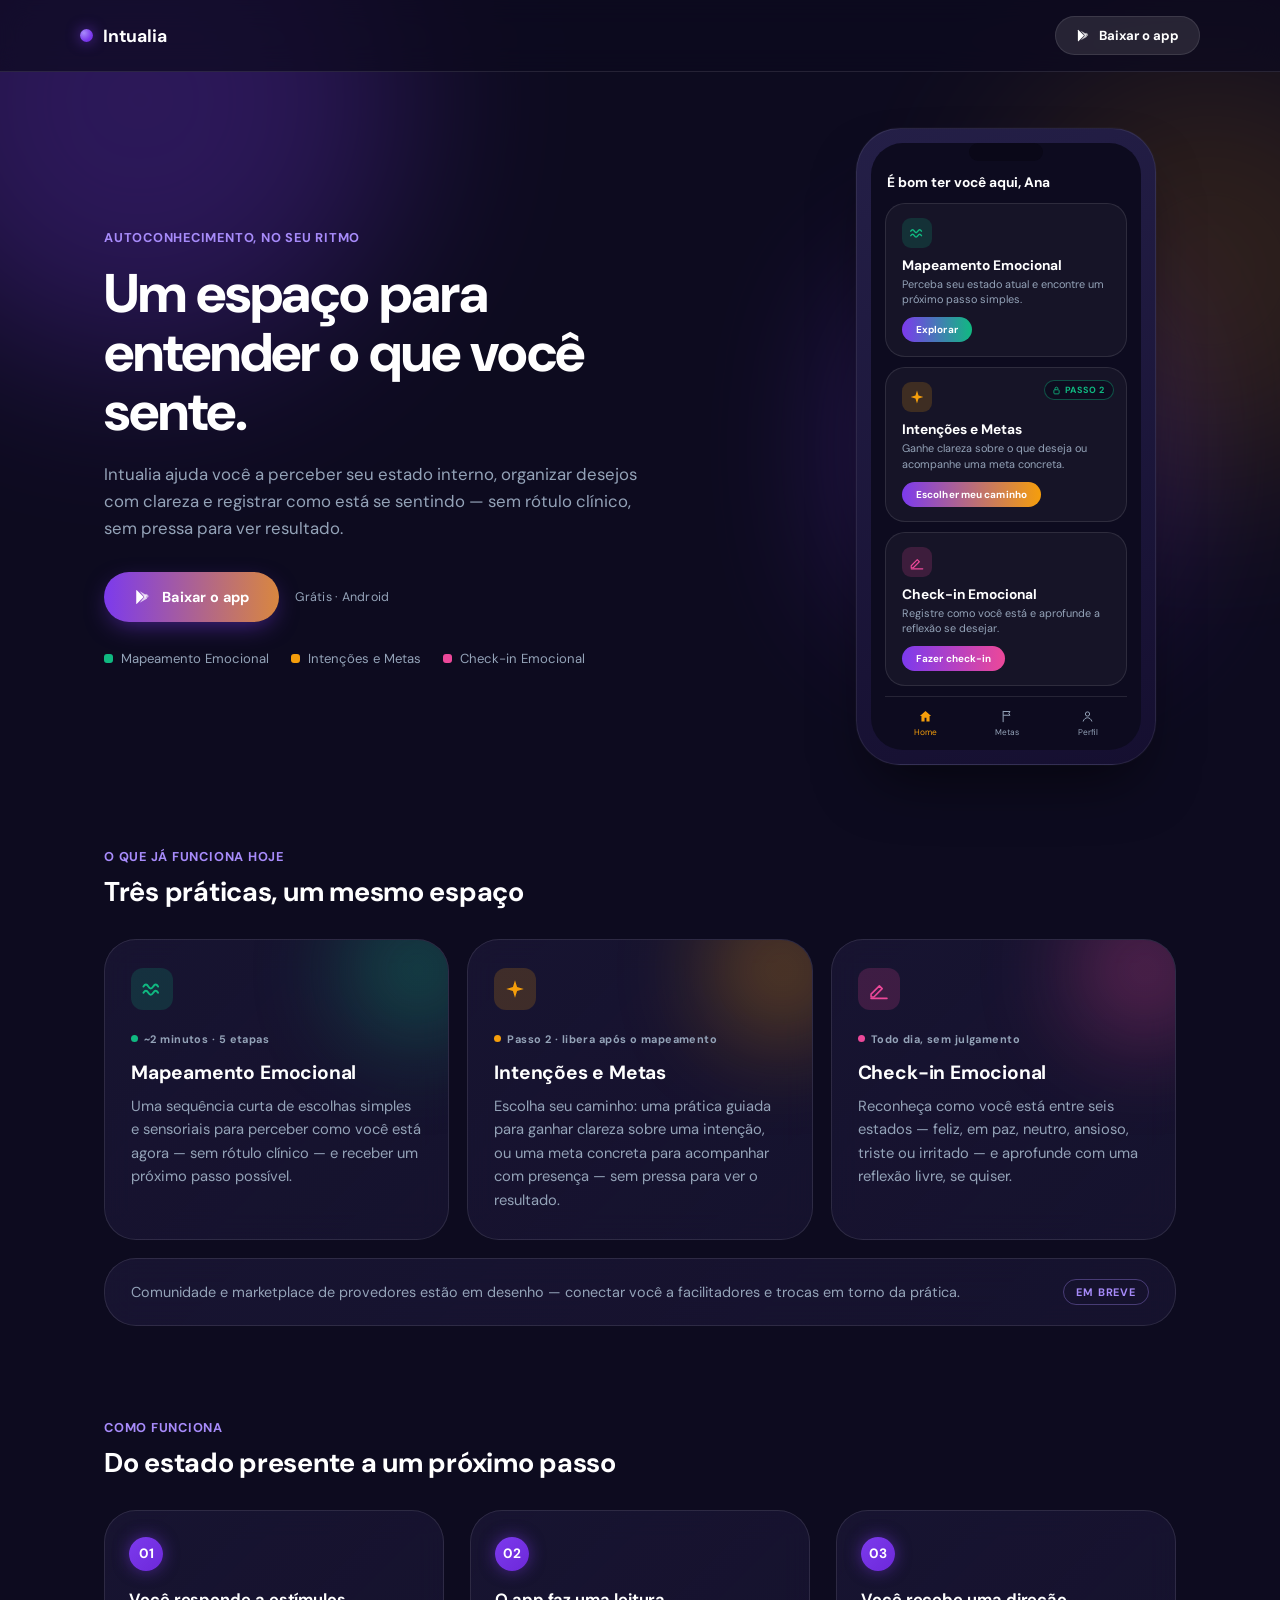
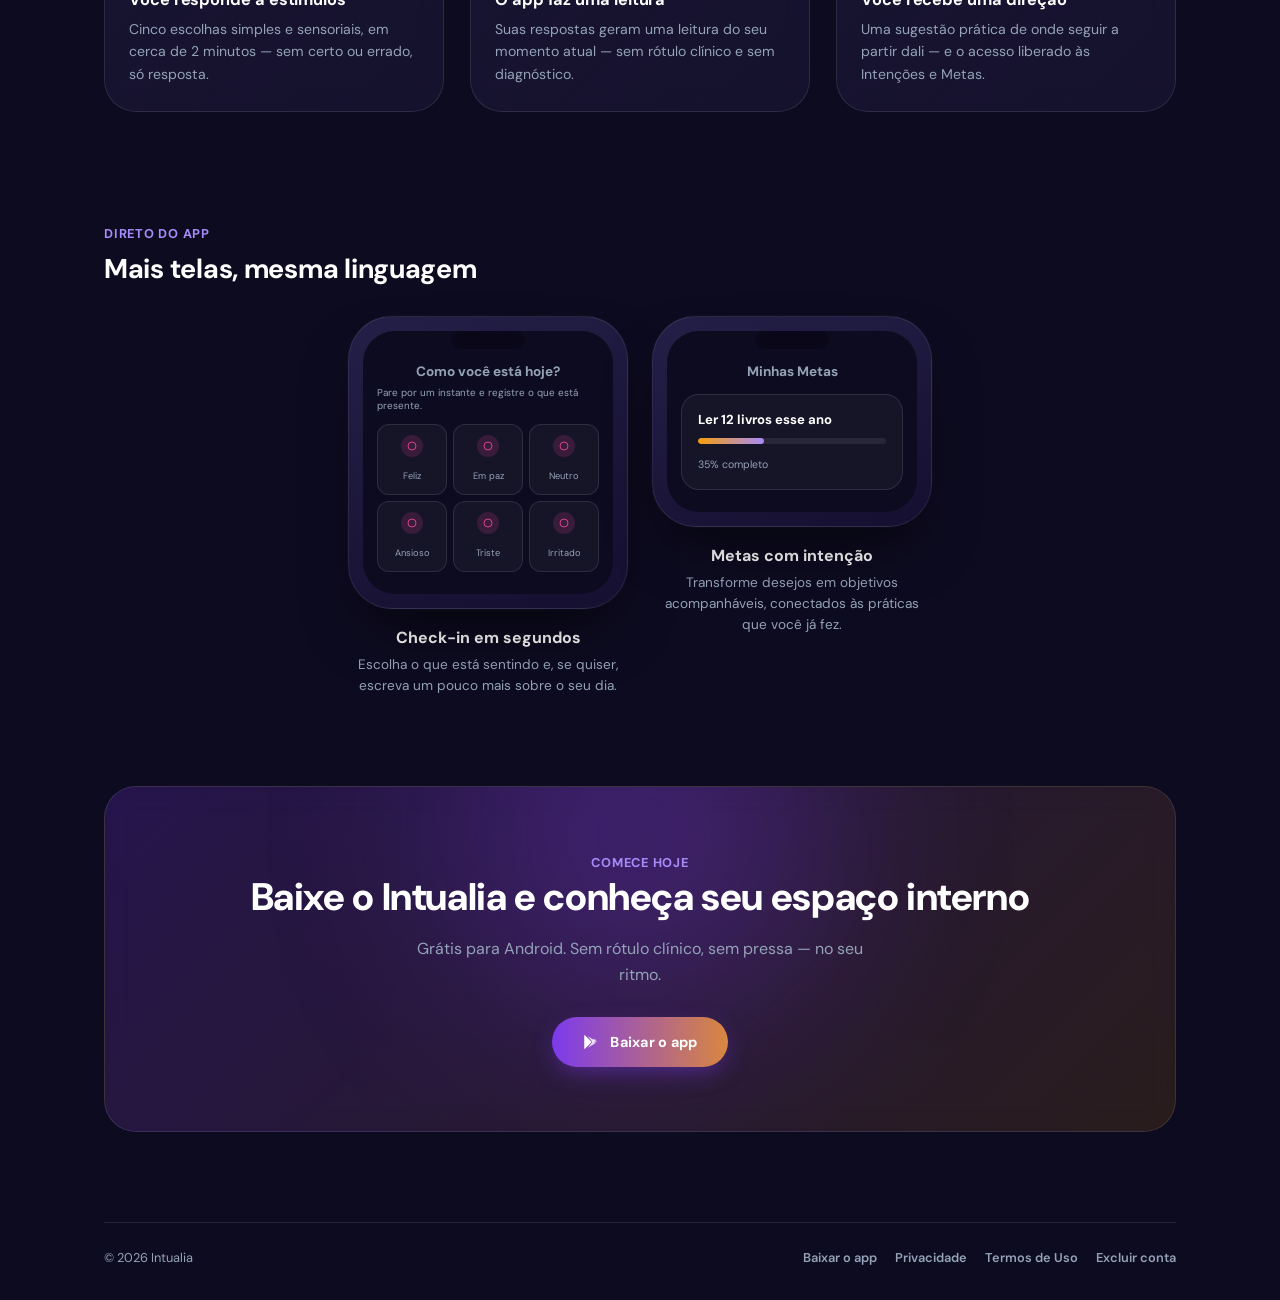
==== commit fa627549: "Reforça política de privacidade e exclusão de dados, adiciona Termos de Uso Adiciona dados sensíveis" ====
--- a/index.html
+++ b/index.html
@@ -837,7 +837,12 @@
     <footer>
       <div class="footer-inner">
         <span>© 2026 Intualia</span>
-        <a href="https://play.google.com/store/apps/details?id=com.manifesta.app" target="_blank" rel="noopener">Baixar o app</a>
+        <nav style="display:flex; gap:18px; flex-wrap:wrap;">
+          <a href="https://play.google.com/store/apps/details?id=com.manifesta.app" target="_blank" rel="noopener">Baixar o app</a>
+          <a href="/privacidade.html">Privacidade</a>
+          <a href="/termos.html">Termos de Uso</a>
+          <a href="/excluir-conta.html">Excluir conta</a>
+        </nav>
       </div>
     </footer>
   </div>
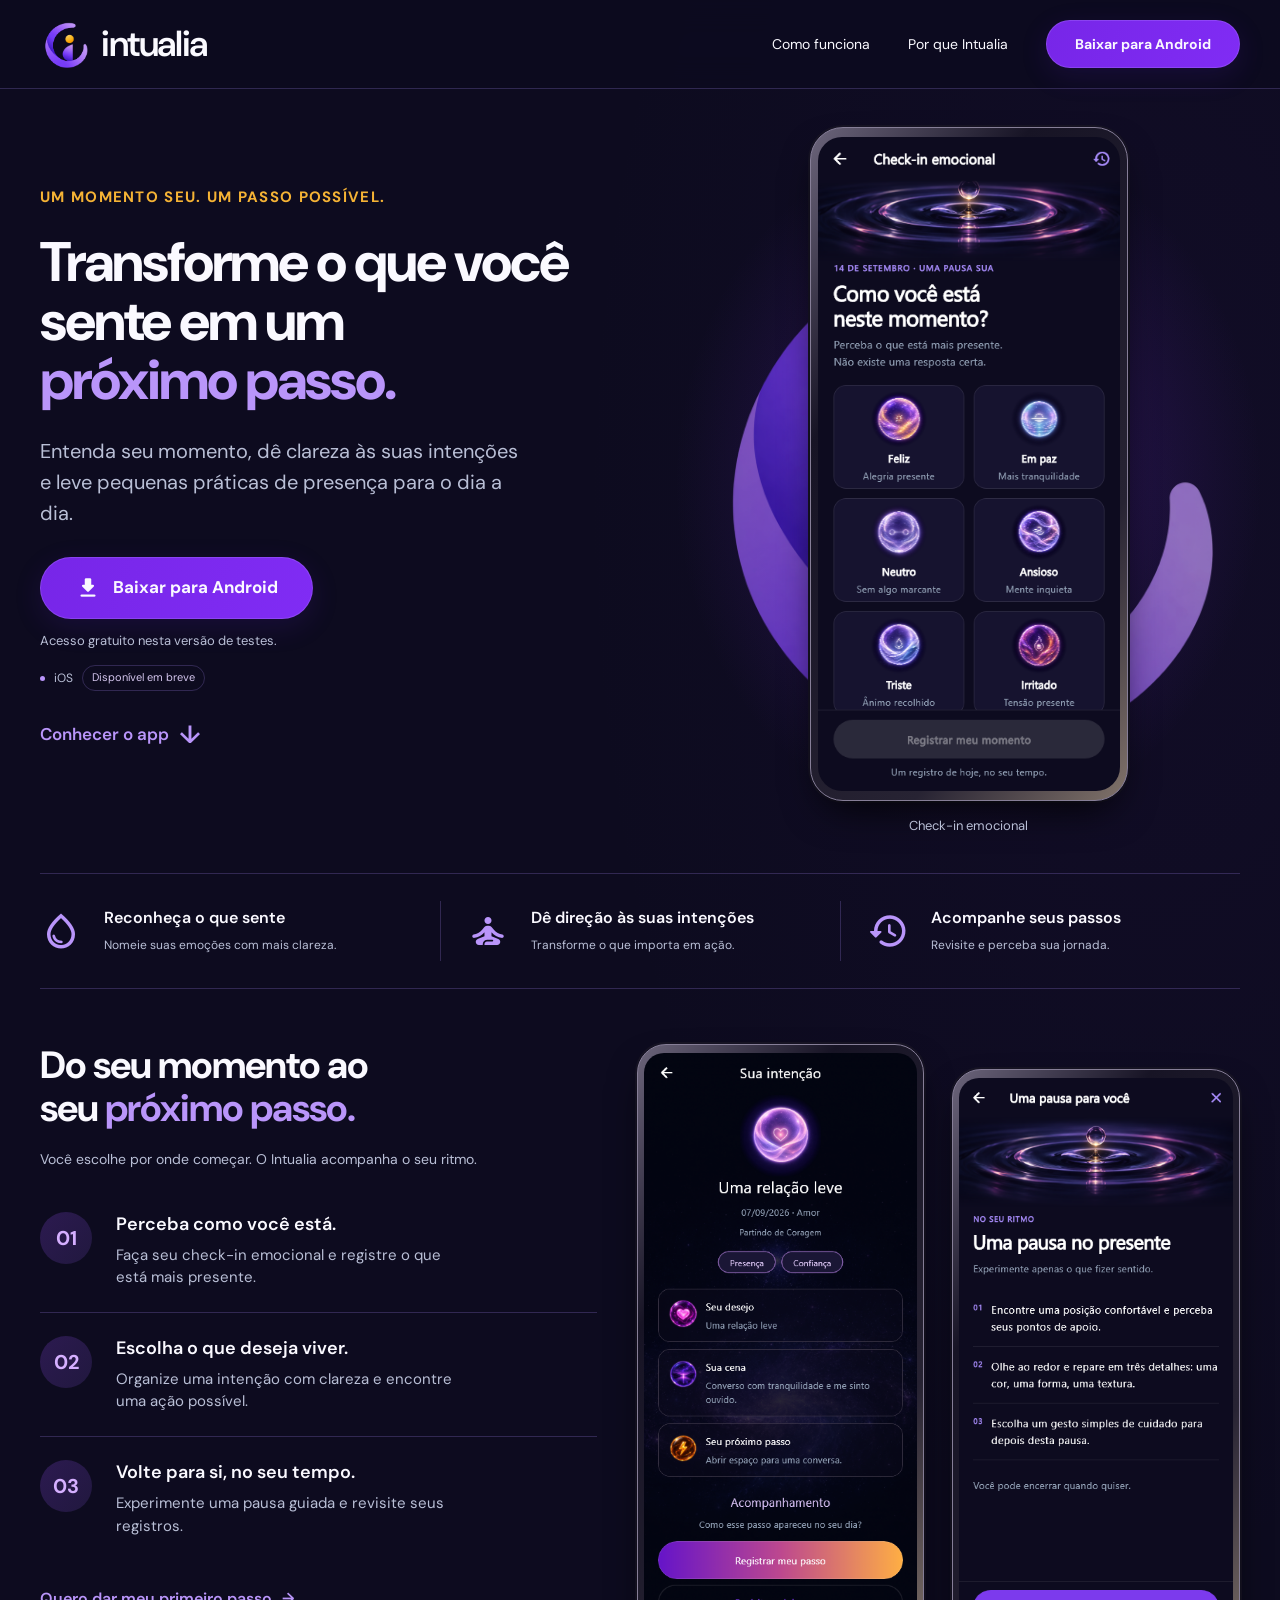
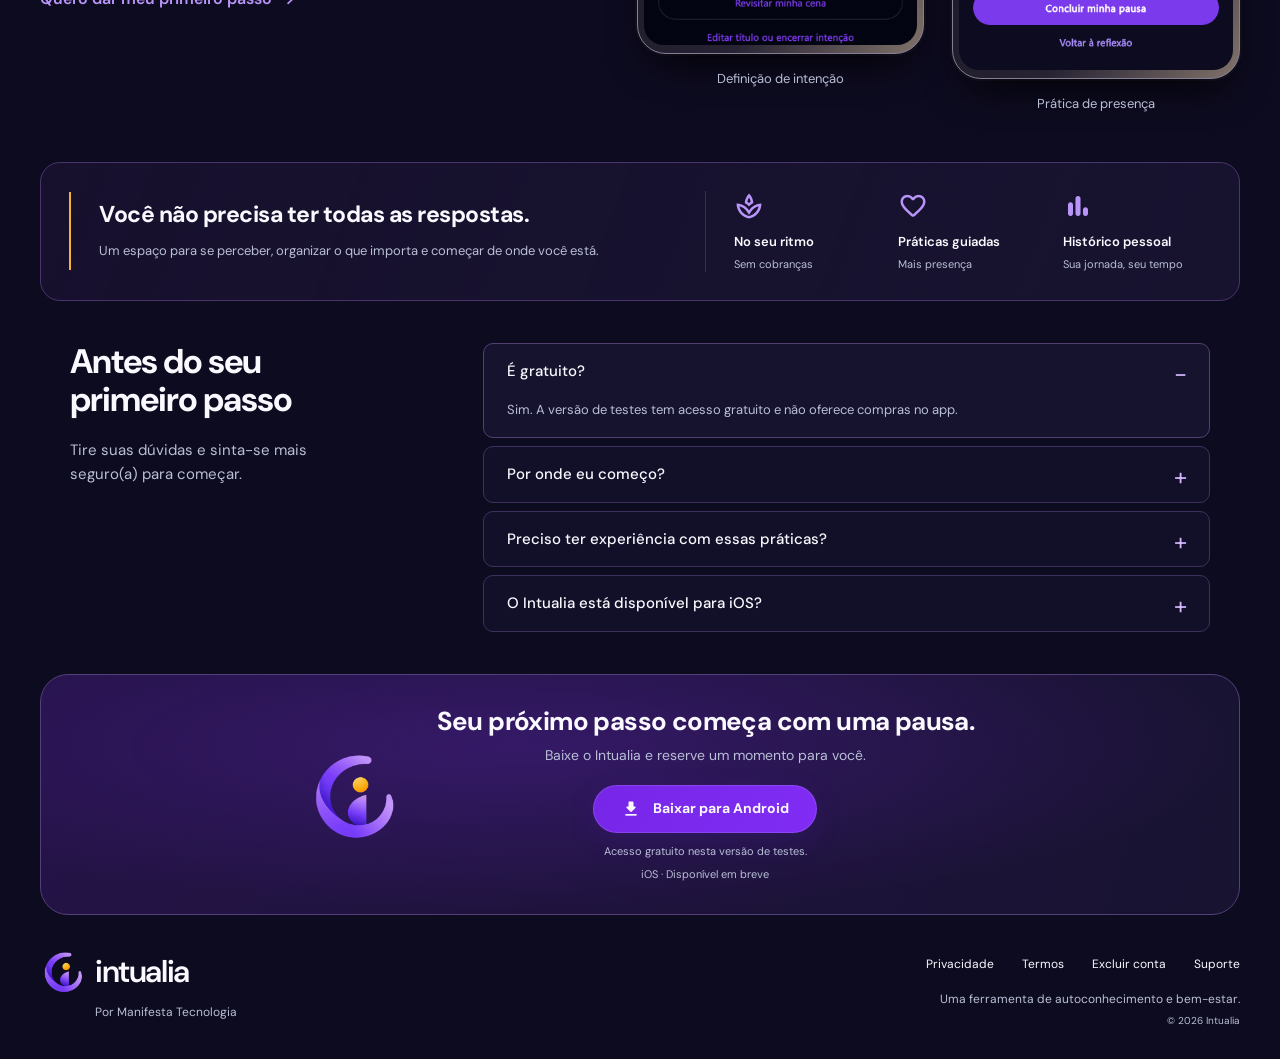
==== commit 2873f796: "Ajustes landing page" ====
--- a/index.html
+++ b/index.html
@@ -1,851 +1,106 @@
 <!DOCTYPE html>
 <html lang="pt-BR">
 <head>
-<meta charset="UTF-8">
-<meta name="viewport" content="width=device-width, initial-scale=1.0">
-<title>Intualia</title>
-<meta name="description" content="Intualia é um espaço para perceber seu estado interno, organizar desejos com clareza e registrar o que você sente — no seu ritmo. Baixe grátis para Android.">
-<link rel="preconnect" href="https://fonts.googleapis.com">
-<link rel="preconnect" href="https://fonts.gstatic.com" crossorigin>
-<link href="https://fonts.googleapis.com/css2?family=DM+Sans:wght@400;500;600;700;800&display=swap" rel="stylesheet">
-<style>
-  :root{
-    --bg:#0D0B1F;
-    --surface:#1A1635;
-    --violet:#7C3AED;
-    --violet-light:#A78BFA;
-    --violet-dark:#6D28D9;
-    --gold:#F59E0B;
-    --green:#10B981;
-    --pink:#EC4899;
-    --text:#FFFFFF;
-    --text-subtle:#94A3B8;
-    --glass-border:rgba(255,255,255,0.1);
-    --max:1120px;
-  }
-  *{box-sizing:border-box;}
-  html{scroll-behavior:smooth;}
-  body{
-    margin:0;
-    background:var(--bg);
-    color:var(--text);
-    font-family:'DM Sans', system-ui, -apple-system, sans-serif;
-    -webkit-font-smoothing:antialiased;
-    overflow-x:hidden;
-  }
-  a{color:inherit;}
-  .wrap{max-width:var(--max); margin:0 auto; padding-left:24px; padding-right:24px;}
-  .eyebrow{
-    font-size:0.8rem;
-    font-weight:700;
-    letter-spacing:0.06em;
-    color:var(--violet-light);
-    text-transform:uppercase;
-  }
-
-  /* ---- glass card primitive ---- */
-  .glass{
-    background:linear-gradient(135deg, rgba(26,22,53,0.82), rgba(26,22,53,0.68));
-    backdrop-filter:blur(15px);
-    -webkit-backdrop-filter:blur(15px);
-    border:1px solid var(--glass-border);
-    border-radius:32px;
-  }
-
-  /* ---- ambient aura glow ---- */
-  .aura{
-    position:absolute;
-    border-radius:50%;
-    filter:blur(90px);
-    pointer-events:none;
-    z-index:0;
-  }
-
-  /* ---- nav (sticky, com CTA persistente) ---- */
-  nav.topbar{
-    position:sticky;
-    top:0;
-    z-index:50;
-    background:rgba(13,11,31,0.72);
-    backdrop-filter:blur(14px);
-    -webkit-backdrop-filter:blur(14px);
-    border-bottom:1px solid var(--glass-border);
-  }
-  .nav-inner{
-    display:flex;
-    align-items:center;
-    justify-content:space-between;
-    padding:16px 0;
-  }
-  .brand{
-    display:flex;
-    align-items:center;
-    gap:10px;
-    font-weight:700;
-    font-size:1.1rem;
-    letter-spacing:-0.01em;
-  }
-  .brand .dot{
-    width:13px; height:13px;
-    border-radius:50%;
-    background:radial-gradient(circle at 30% 30%, var(--violet-light), var(--violet) 60%, var(--violet-dark));
-    box-shadow:0 0 14px rgba(124,58,237,0.65);
-  }
-  .nav-cta{
-    display:inline-flex;
-    align-items:center;
-    gap:8px;
-    background:var(--glass-border);
-    border:1px solid var(--glass-border);
-    color:var(--text);
-    font-weight:700;
-    font-size:0.82rem;
-    padding:10px 20px;
-    border-radius:100px;
-    text-decoration:none;
-    transition:background 0.15s ease, border-color 0.15s ease;
-  }
-  .nav-cta:hover{background:rgba(124,58,237,0.22); border-color:rgba(167,139,250,0.4);}
-
-  /* ---- hero ---- */
-  .hero{
-    position:relative;
-    padding:56px 0 60px;
-  }
-  .hero-row{
-    position:relative;
-    z-index:2;
-    width:100%;
-    display:flex;
-    align-items:center;
-    justify-content:space-between;
-    gap:56px;
-  }
-  .hero-inner{
-    flex:1 1 480px;
-    max-width:560px;
-  }
-  .hero h1{
-    font-size:clamp(2.3rem, 5vw, 3.4rem);
-    line-height:1.08;
-    font-weight:800;
-    letter-spacing:-0.02em;
-    margin:18px 0 20px;
-  }
-  .hero p.lede{
-    font-size:1.05rem;
-    line-height:1.6;
-    color:var(--text-subtle);
-    max-width:46ch;
-    margin:0 0 30px;
-  }
-  .cta-row{
-    display:flex;
-    align-items:center;
-    gap:16px;
-    flex-wrap:wrap;
-  }
-  .pill-btn{
-    display:inline-flex;
-    align-items:center;
-    gap:10px;
-    background:linear-gradient(90deg, var(--violet), var(--gold) 130%);
-    color:var(--text);
-    font-weight:700;
-    font-size:0.9rem;
-    letter-spacing:0.02em;
-    padding:16px 30px;
-    border-radius:100px;
-    text-decoration:none;
-    box-shadow:0 8px 24px -6px rgba(124,58,237,0.55);
-    transition:transform 0.15s ease, box-shadow 0.15s ease;
-  }
-  .pill-btn:hover{transform:translateY(-2px); box-shadow:0 10px 28px -6px rgba(124,58,237,0.7);}
-  .pill-btn:focus-visible{outline:2px solid var(--violet-light); outline-offset:3px;}
-  .pill-btn svg{width:18px; height:18px; flex:none;}
-  .cta-note{
-    font-size:0.78rem;
-    color:var(--text-subtle);
-    letter-spacing:0.02em;
-  }
-
-  .trust-row{
-    display:flex;
-    flex-wrap:wrap;
-    gap:10px 22px;
-    margin-top:28px;
-  }
-  .trust-row span{
-    display:inline-flex;
-    align-items:center;
-    gap:8px;
-    font-size:0.82rem;
-    color:var(--text-subtle);
-  }
-  .trust-row .swatch{width:9px; height:9px; border-radius:3px; flex:none;}
-
-  /* ---- hero visual: phone com a Home real do app ---- */
-  .hero-visual{
-    flex:0 0 340px;
-    width:340px;
-    max-width:100%;
-    position:relative;
-    display:flex;
-    justify-content:center;
-  }
-  .hero-visual .glow{
-    position:absolute;
-    inset:-30px;
-    background:radial-gradient(circle, var(--violet) 0%, transparent 68%);
-    filter:blur(60px);
-    opacity:0.35;
-    z-index:0;
-  }
-  .phone-frame{
-    position:relative;
-    z-index:1;
-    width:min(300px, 80vw);
-    border-radius:44px;
-    padding:14px;
-    background:linear-gradient(160deg, #241f47, #150f30);
-    border:1px solid rgba(255,255,255,0.08);
-    box-shadow:0 30px 60px -20px rgba(0,0,0,0.6), 0 0 0 1px rgba(255,255,255,0.02);
-  }
-  .phone-notch{
-    position:absolute;
-    top:14px; left:50%;
-    transform:translateX(-50%);
-    width:74px; height:18px;
-    background:#0A0818;
-    border-radius:100px;
-    z-index:3;
-  }
-  .phone-screen{
-    position:relative;
-    background:var(--bg);
-    border-radius:32px;
-    overflow:hidden;
-    padding:30px 14px 12px;
-  }
-  .mock-greeting{
-    font-size:0.86rem;
-    font-weight:700;
-    color:var(--text);
-    margin:0 0 12px;
-    padding:0 2px;
-  }
-  .app-card{
-    position:relative;
-    border-radius:20px;
-    padding:14px 16px;
-    margin-bottom:10px;
-    background:rgba(255,255,255,0.04);
-    border:1px solid var(--glass-border);
-    overflow:hidden;
-  }
-  .app-card .icon-chip{
-    width:30px; height:30px;
-    border-radius:9px;
-    display:flex;
-    align-items:center;
-    justify-content:center;
-    margin-bottom:8px;
-  }
-  .app-card .icon-chip svg{width:16px; height:16px;}
-  .app-card strong{
-    display:block;
-    font-size:0.86rem;
-    font-weight:700;
-    color:var(--text);
-    margin-bottom:3px;
-  }
-  .app-card span.desc{
-    display:block;
-    font-size:0.68rem;
-    line-height:1.4;
-    color:var(--text-subtle);
-    margin-bottom:10px;
-  }
-  .app-card .mini-cta{
-    display:inline-block;
-    font-size:0.62rem;
-    font-weight:700;
-    letter-spacing:0.01em;
-    color:var(--text);
-    padding:6px 14px;
-    border-radius:100px;
-    background:linear-gradient(90deg, var(--violet), var(--card-accent, var(--gold)));
-  }
-  .app-card .lock-badge{
-    position:absolute;
-    top:12px; right:12px;
-    display:inline-flex;
-    align-items:center;
-    gap:4px;
-    font-size:0.56rem;
-    font-weight:700;
-    letter-spacing:0.03em;
-    color:var(--green);
-    background:rgba(13,11,31,0.8);
-    border:1px solid rgba(16,185,129,0.4);
-    padding:3px 9px 3px 7px;
-    border-radius:100px;
-  }
-  .app-card .lock-badge svg{width:9px; height:9px;}
-  .phone-nav{
-    display:flex;
-    justify-content:space-around;
-    align-items:center;
-    margin-top:6px;
-    padding-top:12px;
-    border-top:1px solid var(--glass-border);
-  }
-  .phone-nav .n-item{
-    display:flex;
-    flex-direction:column;
-    align-items:center;
-    gap:3px;
-    font-size:0.52rem;
-    color:var(--text-subtle);
-  }
-  .phone-nav .n-item svg{width:15px; height:15px;}
-  .phone-nav .n-item.active{color:var(--gold);}
-
-  /* ---- feature grid ---- */
-  .features{
-    position:relative;
-    z-index:2;
-    padding:20px 0 70px;
-  }
-  .section-head{
-    display:flex;
-    align-items:baseline;
-    justify-content:space-between;
-    gap:20px;
-    margin-bottom:30px;
-    flex-wrap:wrap;
-  }
-  .section-head h2{
-    font-size:1.7rem;
-    font-weight:700;
-    letter-spacing:-0.01em;
-    margin:8px 0 0;
-  }
-  .feature-grid{
-    display:grid;
-    grid-template-columns:repeat(3, 1fr);
-    gap:18px;
-  }
-  .feature-card{
-    padding:28px 26px 26px;
-    position:relative;
-    overflow:hidden;
-    transition:border-color 0.2s ease, box-shadow 0.2s ease, transform 0.2s ease;
-  }
-  .feature-card:hover{transform:translateY(-3px);}
-  .feature-card .glow{
-    position:absolute;
-    top:-40px; right:-40px;
-    width:140px; height:140px;
-    border-radius:50%;
-    filter:blur(50px);
-    opacity:0.35;
-    z-index:0;
-  }
-  .feature-card .card-content{position:relative; z-index:1;}
-  .feature-card .icon-chip{
-    width:42px; height:42px;
-    border-radius:12px;
-    display:flex;
-    align-items:center;
-    justify-content:center;
-    margin-bottom:16px;
-  }
-  .feature-card .icon-chip svg{width:22px; height:22px;}
-  .feature-card .chip{
-    display:inline-flex;
-    align-items:center;
-    gap:6px;
-    font-size:0.68rem;
-    font-weight:700;
-    letter-spacing:0.04em;
-    color:var(--text-subtle);
-    margin-bottom:14px;
-  }
-  .feature-card .chip .dot{width:7px; height:7px; border-radius:50%;}
-  .feature-card h3{
-    font-size:1.2rem;
-    font-weight:700;
-    margin:0 0 10px;
-    letter-spacing:-0.01em;
-  }
-  .feature-card p{
-    font-size:0.92rem;
-    line-height:1.6;
-    color:var(--text-subtle);
-    margin:0;
-  }
-
-  .teaser{
-    margin-top:18px;
-    padding:20px 26px;
-    display:flex;
-    align-items:center;
-    justify-content:space-between;
-    gap:16px;
-    flex-wrap:wrap;
-  }
-  .teaser p{margin:0; font-size:0.9rem; color:var(--text-subtle);}
-  .teaser .tag{
-    font-size:0.68rem;
-    font-weight:700;
-    letter-spacing:0.08em;
-    color:var(--violet-light);
-    border:1px solid rgba(167,139,250,0.35);
-    padding:5px 12px;
-    border-radius:100px;
-    white-space:nowrap;
-    text-transform:uppercase;
-  }
-
-  /* ---- how it works ---- */
-  .flow{
-    position:relative;
-    z-index:2;
-    padding:20px 0 90px;
-  }
-  .steps{
-    display:grid;
-    grid-template-columns:repeat(3, 1fr);
-    gap:26px;
-    margin-top:8px;
-  }
-  .step{padding:26px 24px;}
-  .step .num{
-    width:34px; height:34px;
-    border-radius:50%;
-    background:linear-gradient(135deg, var(--violet), var(--violet-dark));
-    display:flex;
-    align-items:center;
-    justify-content:center;
-    font-weight:700;
-    font-size:0.85rem;
-    margin-bottom:18px;
-    box-shadow:0 0 16px rgba(124,58,237,0.5);
-  }
-  .step h3{
-    font-size:1.02rem;
-    font-weight:700;
-    margin:0 0 8px;
-    letter-spacing:-0.005em;
-  }
-  .step p{
-    font-size:0.88rem;
-    line-height:1.6;
-    color:var(--text-subtle);
-    margin:0;
-  }
-
-  /* ---- screens showcase ---- */
-  .screens{
-    position:relative;
-    z-index:2;
-    padding:20px 0 90px;
-  }
-  .screens-row{
-    display:flex;
-    gap:24px;
-    flex-wrap:wrap;
-    justify-content:center;
-    margin-top:8px;
-  }
-  .screen-block{
-    flex:1 1 260px;
-    max-width:280px;
-  }
-  .screen-block .phone-frame{width:100%; margin:0 auto 18px;}
-  .screen-block h3{
-    font-size:1rem;
-    font-weight:700;
-    margin:0 0 6px;
-    text-align:center;
-  }
-  .screen-block p{
-    font-size:0.85rem;
-    line-height:1.55;
-    color:var(--text-subtle);
-    margin:0;
-    text-align:center;
-  }
-  .mood-grid{
-    display:grid;
-    grid-template-columns:repeat(3, 1fr);
-    gap:6px;
-  }
-  .mood-chip{
-    border-radius:12px;
-    padding:10px 4px;
-    background:rgba(255,255,255,0.04);
-    border:1px solid var(--glass-border);
-    text-align:center;
-  }
-  .mood-chip .m-ic{
-    width:22px; height:22px;
-    border-radius:50%;
-    margin:0 auto 6px;
-    background:rgba(236,72,153,0.16);
-    display:flex; align-items:center; justify-content:center;
-  }
-  .mood-chip .m-ic svg{width:12px; height:12px; color:var(--pink);}
-  .mood-chip span{font-size:0.58rem; color:var(--text-subtle);}
-  .goal-card{
-    border-radius:18px;
-    padding:16px;
-    background:rgba(255,255,255,0.04);
-    border:1px solid var(--glass-border);
-  }
-  .goal-card strong{display:block; font-size:0.82rem; margin-bottom:10px;}
-  .goal-bar{
-    height:6px;
-    border-radius:100px;
-    background:rgba(255,255,255,0.08);
-    overflow:hidden;
-    margin-bottom:8px;
-  }
-  .goal-bar i{
-    display:block; height:100%; width:35%;
-    background:linear-gradient(90deg, var(--gold), var(--violet-light));
-    border-radius:100px;
-  }
-  .goal-card span{font-size:0.66rem; color:var(--text-subtle);}
-
-  /* ---- CTA final ---- */
-  .final-cta{
-    position:relative;
-    z-index:2;
-    padding:0 0 90px;
-  }
-  .final-cta-panel{
-    position:relative;
-    overflow:hidden;
-    padding:64px 40px;
-    text-align:center;
-    background:linear-gradient(135deg, rgba(124,58,237,0.22), rgba(245,158,11,0.12));
-  }
-  .final-cta-panel .glow{
-    position:absolute;
-    width:380px; height:380px;
-    border-radius:50%;
-    background:var(--violet);
-    filter:blur(100px);
-    opacity:0.3;
-    top:-140px; left:50%;
-    transform:translateX(-50%);
-  }
-  .final-cta-panel .inner{position:relative; z-index:1;}
-  .final-cta-panel h2{
-    font-size:clamp(1.7rem, 4vw, 2.4rem);
-    font-weight:800;
-    letter-spacing:-0.01em;
-    margin:0 0 14px;
-  }
-  .final-cta-panel p{
-    font-size:1rem;
-    color:var(--text-subtle);
-    max-width:44ch;
-    margin:0 auto 30px;
-    line-height:1.6;
-  }
-  .final-cta-panel .cta-row{justify-content:center;}
-
-  /* ---- footer ---- */
-  footer{
-    position:relative;
-    z-index:2;
-    border-top:1px solid var(--glass-border);
-    padding:26px 0 34px;
-  }
-  .footer-inner{
-    display:flex;
-    justify-content:space-between;
-    align-items:center;
-    gap:16px;
-    flex-wrap:wrap;
-    font-size:0.8rem;
-    color:var(--text-subtle);
-  }
-  .footer-inner a{
-    color:var(--text-subtle);
-    text-decoration:none;
-    font-weight:600;
-  }
-  .footer-inner a:hover{color:var(--violet-light);}
-
-  @media (max-width: 900px){
-    .hero-row{flex-direction:column; align-items:stretch;}
-    .hero-inner{max-width:none;}
-    .hero-visual{flex:none; width:100%; max-width:380px; margin:0 auto;}
-  }
-
-  @media (max-width: 820px){
-    .feature-grid{grid-template-columns:1fr;}
-    .steps{grid-template-columns:1fr;}
-    .final-cta-panel{padding:48px 24px;}
-  }
-
-  @media (max-width: 560px){
-    .nav-cta span{display:none;}
-  }
-
-  @media (prefers-reduced-motion: reduce){
-    .feature-card{transition:none;}
-  }
-</style>
+  <meta charset="UTF-8">
+  <meta name="viewport" content="width=device-width, initial-scale=1">
+  <meta name="theme-color" content="#0D0B1F">
+  <title>Intualia — Um momento seu. Um passo possível.</title>
+  <meta name="description" content="Entenda seu momento, dê clareza às suas intenções e leve pequenas práticas de presença para o dia a dia. Conheça o Intualia para Android. iOS em breve.">
+  <link rel="icon" type="image/png" href="assets/images/intualia-symbol.png">
+  <link rel="preconnect" href="https://fonts.googleapis.com">
+  <link rel="preconnect" href="https://fonts.gstatic.com" crossorigin>
+  <link href="https://fonts.googleapis.com/css2?family=DM+Sans:wght@400;500;600;700;800&display=swap" rel="stylesheet">
+  <link rel="stylesheet" href="assets/site.css">
+  <script src="assets/site.js" defer></script>
 </head>
 <body>
+  <a class="skip-link" href="#conteudo">Pular para o conteúdo</a>
+  <header class="topbar">
+    <nav class="wrap nav-inner" aria-label="Navegação principal">
+      <a class="brand" href="./" aria-label="Intualia — início"><img src="assets/images/intualia-symbol.png" width="52" height="52" alt="">intualia</a>
+      <div class="nav-links">
+        <a class="nav-section" href="#como-funciona">Como funciona</a>
+        <a class="nav-section" href="#por-que-intualia">Por que Intualia</a>
+        <a class="button button-small" href="https://play.google.com/store/apps/details?id=com.intualia.app" target="_blank" rel="noopener">Baixar para Android</a>
+      </div>
+    </nav>
+  </header>
 
-  <div class="aura" style="width:520px; height:520px; background:var(--violet); opacity:0.28; top:-160px; left:-120px;"></div>
-  <div class="aura" style="width:420px; height:420px; background:var(--gold); opacity:0.14; top:60px; right:-140px;"></div>
-
-  <nav class="topbar">
-    <div class="wrap nav-inner">
-      <div class="brand"><span class="dot"></span>Intualia</div>
-      <a class="nav-cta" href="https://play.google.com/store/apps/details?id=com.manifesta.app" target="_blank" rel="noopener">
-        <svg viewBox="0 0 24 24" fill="none" xmlns="http://www.w3.org/2000/svg" aria-hidden="true" width="15" height="15"><path d="M3 3.5v17c0 .4.2.7.5.9l9.4-9.4L3.5 2.6c-.3.2-.5.5-.5.9z" fill="currentColor"/><path d="M14.6 12.9l2.9-2.9-9.9-5.7 7 8.6z" fill="currentColor" opacity="0.75"/><path d="M14.6 11.1l-7 8.6 9.9-5.7-2.9-2.9z" fill="currentColor" opacity="0.75"/><path d="M18.8 9.2l-2.6-1.5-3 3 3 3 2.6-1.5c.9-.5.9-1.9 0-2.4z" fill="currentColor" opacity="0.55"/></svg>
-        <span>Baixar o app</span>
-      </a>
-    </div>
-  </nav>
-
-  <div class="wrap">
-    <section class="hero">
-      <div class="hero-row">
-        <div class="hero-inner">
-          <span class="eyebrow">Autoconhecimento, no seu ritmo</span>
-          <h1>Um espaço para entender o que você sente.</h1>
-          <p class="lede">Intualia ajuda você a perceber seu estado interno, organizar desejos com clareza e registrar como está se sentindo — sem rótulo clínico, sem pressa para ver resultado.</p>
-          <div class="cta-row">
-            <a class="pill-btn" href="https://play.google.com/store/apps/details?id=com.manifesta.app" target="_blank" rel="noopener">
-              <svg viewBox="0 0 24 24" fill="none" xmlns="http://www.w3.org/2000/svg" aria-hidden="true"><path d="M3 3.5v17c0 .4.2.7.5.9l9.4-9.4L3.5 2.6c-.3.2-.5.5-.5.9z" fill="currentColor"/><path d="M14.6 12.9l2.9-2.9-9.9-5.7 7 8.6z" fill="currentColor" opacity="0.75"/><path d="M14.6 11.1l-7 8.6 9.9-5.7-2.9-2.9z" fill="currentColor" opacity="0.75"/><path d="M18.8 9.2l-2.6-1.5-3 3 3 3 2.6-1.5c.9-.5.9-1.9 0-2.4z" fill="currentColor" opacity="0.55"/></svg>
-              Baixar o app
-            </a>
-            <span class="cta-note">Grátis · Android</span>
-          </div>
-          <div class="trust-row">
-            <span><span class="swatch" style="background:var(--green);"></span>Mapeamento Emocional</span>
-            <span><span class="swatch" style="background:var(--gold);"></span>Intenções e Metas</span>
-            <span><span class="swatch" style="background:var(--pink);"></span>Check-in Emocional</span>
-          </div>
-        </div>
-
-        <div class="hero-visual">
-          <div class="glow"></div>
-          <div class="phone-frame">
-            <div class="phone-notch"></div>
-            <div class="phone-screen">
-              <p class="mock-greeting">É bom ter você aqui, Ana</p>
-
-              <div class="app-card" style="--card-accent:var(--green);">
-                <span class="icon-chip" style="background:rgba(16,185,129,0.18); color:var(--green);">
-                  <svg viewBox="0 0 18 18" fill="none" xmlns="http://www.w3.org/2000/svg"><path d="M2 7c1.4-2.2 2.7-2.2 4 0s2.6 2.2 4 0 2.6-2.2 4-0" stroke="currentColor" stroke-width="1.6" stroke-linecap="round"/><path d="M2 12c1.4-2.2 2.7-2.2 4 0s2.6 2.2 4 0 2.6-2.2 4 0" stroke="currentColor" stroke-width="1.6" stroke-linecap="round"/></svg>
-                </span>
-                <strong>Mapeamento Emocional</strong>
-                <span class="desc">Perceba seu estado atual e encontre um próximo passo simples.</span>
-                <span class="mini-cta">Explorar</span>
-              </div>
-
-              <div class="app-card" style="--card-accent:var(--gold);">
-                <span class="lock-badge">
-                  <svg viewBox="0 0 12 12" fill="none" xmlns="http://www.w3.org/2000/svg"><rect x="2.5" y="5" width="7" height="5.5" rx="1.2" stroke="currentColor" stroke-width="1.1"/><path d="M4 5V3.6a2 2 0 0 1 4 0" stroke="currentColor" stroke-width="1.1" stroke-linecap="round"/></svg>
-                  PASSO 2
-                </span>
-                <span class="icon-chip" style="background:rgba(245,158,11,0.18); color:var(--gold);">
-                  <svg viewBox="0 0 18 18" fill="currentColor" xmlns="http://www.w3.org/2000/svg"><path d="M9 1.8l1.7 5.5 5.5 1.7-5.5 1.7L9 16.2l-1.7-5.5L1.8 9l5.5-1.7L9 1.8z"/></svg>
-                </span>
-                <strong>Intenções e Metas</strong>
-                <span class="desc">Ganhe clareza sobre o que deseja ou acompanhe uma meta concreta.</span>
-                <span class="mini-cta">Escolher meu caminho</span>
-              </div>
-
-              <div class="app-card" style="--card-accent:var(--pink);">
-                <span class="icon-chip" style="background:rgba(236,72,153,0.18); color:var(--pink);">
-                  <svg viewBox="0 0 18 18" fill="none" xmlns="http://www.w3.org/2000/svg"><path d="M2.5 13.2V15.5h2.3l6.8-6.8-2.3-2.3-6.8 6.8z" stroke="currentColor" stroke-width="1.3" stroke-linejoin="round"/><path d="M2.5 16.7h13" stroke="currentColor" stroke-width="1.3" stroke-linecap="round"/></svg>
-                </span>
-                <strong>Check-in Emocional</strong>
-                <span class="desc">Registre como você está e aprofunde a reflexão se desejar.</span>
-                <span class="mini-cta">Fazer check-in</span>
-              </div>
-
-              <div class="phone-nav">
-                <span class="n-item active">
-                  <svg viewBox="0 0 24 24" fill="currentColor" xmlns="http://www.w3.org/2000/svg"><path d="M12 3l9 8h-2.5v9h-5v-6h-3v6h-5v-9H3z"/></svg>
-                  Home
-                </span>
-                <span class="n-item">
-                  <svg viewBox="0 0 24 24" fill="none" stroke="currentColor" stroke-width="1.6" xmlns="http://www.w3.org/2000/svg"><path d="M5 3v18M5 4h11l-2 3 2 3H5"/></svg>
-                  Metas
-                </span>
-                <span class="n-item">
-                  <svg viewBox="0 0 24 24" fill="none" stroke="currentColor" stroke-width="1.6" xmlns="http://www.w3.org/2000/svg"><circle cx="12" cy="8" r="3.4"/><path d="M5 20c1.2-4 4-6 7-6s5.8 2 7 6"/></svg>
-                  Perfil
-                </span>
-              </div>
-            </div>
-          </div>
-        </div>
+  <main id="conteudo" class="wrap">
+    <section class="hero" aria-labelledby="hero-title">
+      <div class="hero-copy" data-reveal>
+        <p class="eyebrow">Um momento seu. Um passo possível.</p>
+        <h1 id="hero-title">Transforme o que você sente em um <span>próximo passo.</span></h1>
+        <p class="lede">Entenda seu momento, dê clareza às suas intenções e leve pequenas práticas de presença para o dia a dia.</p>
+        <a class="button" href="https://play.google.com/store/apps/details?id=com.intualia.app" target="_blank" rel="noopener"><span class="icon" aria-hidden="true">&#xf6df;</span>Baixar para Android</a>
+        <p class="access-note">Acesso gratuito nesta versão de testes.</p>
+        <p class="ios-note"><span class="status-dot" aria-hidden="true"></span>iOS <span class="status-label">Disponível em breve</span></p>
+        <a class="text-link explore-link" href="#como-funciona">Conhecer o app <span aria-hidden="true">↓</span></a>
+      </div>
+      <div class="hero-visual" data-reveal>
+        <img class="hero-symbol" src="assets/images/intualia-symbol.png" width="1280" height="1280" alt="" aria-hidden="true">
+        <figure class="screen-figure hero-phone">
+          <div class="phone-frame"><img src="assets/images/daily-check-in-implemented.png" width="390" height="844" fetchpriority="high" alt="Tela de check-in emocional do Intualia: Como você está neste momento? Opções Feliz, Em paz, Neutro, Ansioso, Triste e Irritado."></div>
+          <figcaption>Check-in emocional</figcaption>
+        </figure>
       </div>
     </section>
 
-    <section class="features">
-      <div class="section-head">
-        <div>
-          <span class="eyebrow">O que já funciona hoje</span>
-          <h2>Três práticas, um mesmo espaço</h2>
-        </div>
+    <section class="benefits" aria-label="Um espaço para cada passo" data-reveal>
+      <div class="benefit"><span class="icon" aria-hidden="true">&#xf0695;</span><div><h2>Reconheça o que sente</h2><p>Nomeie suas emoções com mais clareza.</p></div></div>
+      <div class="benefit"><span class="icon" aria-hidden="true">&#xf0144;</span><div><h2>Dê direção às suas intenções</h2><p>Transforme o que importa em ação.</p></div></div>
+      <div class="benefit"><span class="icon" aria-hidden="true">&#xf7ef;</span><div><h2>Acompanhe seus passos</h2><p>Revisite e perceba sua jornada.</p></div></div>
+    </section>
+
+    <section class="walkthrough" id="como-funciona" aria-labelledby="walkthrough-title">
+      <div class="walkthrough-copy" data-reveal>
+        <h2 id="walkthrough-title">Do seu momento ao seu <span>próximo passo.</span></h2>
+        <p class="section-description">Você escolhe por onde começar. O Intualia acompanha o seu ritmo.</p>
+        <ol class="steps">
+          <li><span class="step-number" aria-hidden="true">01</span><div><h3>Perceba como você está.</h3><p>Faça seu check-in emocional e registre o que está mais presente.</p></div></li>
+          <li><span class="step-number" aria-hidden="true">02</span><div><h3>Escolha o que deseja viver.</h3><p>Organize uma intenção com clareza e encontre uma ação possível.</p></div></li>
+          <li><span class="step-number" aria-hidden="true">03</span><div><h3>Volte para si, no seu tempo.</h3><p>Experimente uma pausa guiada e revisite seus registros.</p></div></li>
+        </ol>
+        <a class="text-link" href="https://play.google.com/store/apps/details?id=com.intualia.app" target="_blank" rel="noopener">Quero dar meu primeiro passo <span aria-hidden="true">→</span></a>
       </div>
-
-      <div class="feature-grid">
-        <div class="feature-card glass">
-          <div class="glow" style="background:var(--green);"></div>
-          <div class="card-content">
-            <span class="icon-chip" style="background:rgba(16,185,129,0.18); color:var(--green);">
-              <svg viewBox="0 0 18 18" fill="none" xmlns="http://www.w3.org/2000/svg"><path d="M2 7c1.4-2.2 2.7-2.2 4 0s2.6 2.2 4 0 2.6-2.2 4 0" stroke="currentColor" stroke-width="1.6" stroke-linecap="round"/><path d="M2 12c1.4-2.2 2.7-2.2 4 0s2.6 2.2 4 0 2.6-2.2 4 0" stroke="currentColor" stroke-width="1.6" stroke-linecap="round"/></svg>
-            </span>
-            <span class="chip"><span class="dot" style="background:var(--green);"></span>~2 minutos · 5 etapas</span>
-            <h3>Mapeamento Emocional</h3>
-            <p>Uma sequência curta de escolhas simples e sensoriais para perceber como você está agora — sem rótulo clínico — e receber um próximo passo possível.</p>
-          </div>
-        </div>
-        <div class="feature-card glass">
-          <div class="glow" style="background:var(--gold);"></div>
-          <div class="card-content">
-            <span class="icon-chip" style="background:rgba(245,158,11,0.18); color:var(--gold);">
-              <svg viewBox="0 0 18 18" fill="currentColor" xmlns="http://www.w3.org/2000/svg"><path d="M9 1.8l1.7 5.5 5.5 1.7-5.5 1.7L9 16.2l-1.7-5.5L1.8 9l5.5-1.7L9 1.8z"/></svg>
-            </span>
-            <span class="chip"><span class="dot" style="background:var(--gold);"></span>Passo 2 · libera após o mapeamento</span>
-            <h3>Intenções e Metas</h3>
-            <p>Escolha seu caminho: uma prática guiada para ganhar clareza sobre uma intenção, ou uma meta concreta para acompanhar com presença — sem pressa para ver o resultado.</p>
-          </div>
-        </div>
-        <div class="feature-card glass">
-          <div class="glow" style="background:var(--pink);"></div>
-          <div class="card-content">
-            <span class="icon-chip" style="background:rgba(236,72,153,0.18); color:var(--pink);">
-              <svg viewBox="0 0 18 18" fill="none" xmlns="http://www.w3.org/2000/svg"><path d="M2.5 13.2V15.5h2.3l6.8-6.8-2.3-2.3-6.8 6.8z" stroke="currentColor" stroke-width="1.3" stroke-linejoin="round"/><path d="M2.5 16.7h13" stroke="currentColor" stroke-width="1.3" stroke-linecap="round"/></svg>
-            </span>
-            <span class="chip"><span class="dot" style="background:var(--pink);"></span>Todo dia, sem julgamento</span>
-            <h3>Check-in Emocional</h3>
-            <p>Reconheça como você está entre seis estados — feliz, em paz, neutro, ansioso, triste ou irritado — e aprofunde com uma reflexão livre, se quiser.</p>
-          </div>
-        </div>
-      </div>
-
-      <div class="teaser glass">
-        <p>Comunidade e marketplace de provedores estão em desenho — conectar você a facilitadores e trocas em torno da prática.</p>
-        <span class="tag">Em breve</span>
+      <div class="product-screens">
+        <figure class="screen-figure" data-reveal><div class="phone-frame"><img src="assets/images/intention-tracking-implemented-detail.png" width="390" height="844" loading="lazy" alt="Tela Sua intenção, com o exemplo Uma relação leve: desejo, cena, próximo passo e acompanhamento."></div><figcaption>Definição de intenção</figcaption></figure>
+        <figure class="screen-figure" data-reveal><div class="phone-frame"><img src="assets/images/emotional-exploration-practice.png" width="390" height="844" loading="lazy" alt="Tela Uma pausa no presente: encontre uma posição confortável, repare em três detalhes e escolha um gesto simples de cuidado."></div><figcaption>Prática de presença</figcaption></figure>
       </div>
     </section>
 
-    <section class="flow">
-      <div class="section-head">
-        <div>
-          <span class="eyebrow">Como funciona</span>
-          <h2>Do estado presente a um próximo passo</h2>
-        </div>
-      </div>
-      <div class="steps">
-        <div class="step glass">
-          <div class="num">01</div>
-          <h3>Você responde a estímulos</h3>
-          <p>Cinco escolhas simples e sensoriais, em cerca de 2 minutos — sem certo ou errado, só resposta.</p>
-        </div>
-        <div class="step glass">
-          <div class="num">02</div>
-          <h3>O app faz uma leitura</h3>
-          <p>Suas respostas geram uma leitura do seu momento atual — sem rótulo clínico e sem diagnóstico.</p>
-        </div>
-        <div class="step glass">
-          <div class="num">03</div>
-          <h3>Você recebe uma direção</h3>
-          <p>Uma sugestão prática de onde seguir a partir dali — e o acesso liberado às Intenções e Metas.</p>
-        </div>
+    <section class="reassurance" id="por-que-intualia" aria-labelledby="reassurance-title" data-reveal>
+      <div class="reassurance-copy"><h2 id="reassurance-title">Você não precisa ter todas as respostas.</h2><p>Um espaço para se perceber, organizar o que importa e começar de onde você está.</p></div>
+      <ul class="qualities">
+        <li><span class="icon" aria-hidden="true">&#xf3bb;</span><strong>No seu ritmo</strong><span>Sem cobranças</span></li>
+        <li><span class="icon" aria-hidden="true">&#xf737;</span><strong>Práticas guiadas</strong><span>Mais presença</span></li>
+        <li><span class="icon" aria-hidden="true">&#xf5a9;</span><strong>Histórico pessoal</strong><span>Sua jornada, seu tempo</span></li>
+      </ul>
+    </section>
+
+    <section class="faq" aria-labelledby="faq-title" data-reveal>
+      <div><h2 id="faq-title">Antes do seu<br>primeiro passo</h2><p class="section-description">Tire suas dúvidas e sinta-se mais seguro(a) para começar.</p></div>
+      <div class="faq-list">
+        <details open><summary>É gratuito?</summary><p>Sim. A versão de testes tem acesso gratuito e não oferece compras no app.</p></details>
+        <details><summary>Por onde eu começo?</summary><p>Você pode começar pelo check-in emocional para registrar como está. Depois, escolha uma prática ou organize uma intenção, conforme fizer sentido para você.</p></details>
+        <details><summary>Preciso ter experiência com essas práticas?</summary><p>Não é necessário chegar com uma intenção pronta. O app apresenta orientações para você explorar cada etapa no seu ritmo.</p></details>
+        <details><summary>O Intualia está disponível para iOS?</summary><p>A versão para iOS estará disponível em breve. Enquanto isso, você pode conhecer o Intualia no Android.</p></details>
       </div>
     </section>
 
-    <section class="screens">
-      <div class="section-head">
-        <div>
-          <span class="eyebrow">Direto do app</span>
-          <h2>Mais telas, mesma linguagem</h2>
-        </div>
-      </div>
-      <div class="screens-row">
-        <div class="screen-block">
-          <div class="phone-frame">
-            <div class="phone-notch"></div>
-            <div class="phone-screen" style="padding:30px 14px 22px;">
-              <p class="mock-greeting" style="margin-bottom:4px;">Como você está hoje?</p>
-              <span class="desc" style="display:block; font-size:0.62rem; color:var(--text-subtle); margin-bottom:12px;">Pare por um instante e registre o que está presente.</span>
-              <div class="mood-grid">
-                <div class="mood-chip"><span class="m-ic"><svg viewBox="0 0 18 18" fill="none" xmlns="http://www.w3.org/2000/svg"><circle cx="9" cy="9" r="6" stroke="currentColor" stroke-width="1.3"/></svg></span><span>Feliz</span></div>
-                <div class="mood-chip"><span class="m-ic"><svg viewBox="0 0 18 18" fill="none" xmlns="http://www.w3.org/2000/svg"><circle cx="9" cy="9" r="6" stroke="currentColor" stroke-width="1.3"/></svg></span><span>Em paz</span></div>
-                <div class="mood-chip"><span class="m-ic"><svg viewBox="0 0 18 18" fill="none" xmlns="http://www.w3.org/2000/svg"><circle cx="9" cy="9" r="6" stroke="currentColor" stroke-width="1.3"/></svg></span><span>Neutro</span></div>
-                <div class="mood-chip"><span class="m-ic"><svg viewBox="0 0 18 18" fill="none" xmlns="http://www.w3.org/2000/svg"><circle cx="9" cy="9" r="6" stroke="currentColor" stroke-width="1.3"/></svg></span><span>Ansioso</span></div>
-                <div class="mood-chip"><span class="m-ic"><svg viewBox="0 0 18 18" fill="none" xmlns="http://www.w3.org/2000/svg"><circle cx="9" cy="9" r="6" stroke="currentColor" stroke-width="1.3"/></svg></span><span>Triste</span></div>
-                <div class="mood-chip"><span class="m-ic"><svg viewBox="0 0 18 18" fill="none" xmlns="http://www.w3.org/2000/svg"><circle cx="9" cy="9" r="6" stroke="currentColor" stroke-width="1.3"/></svg></span><span>Irritado</span></div>
-              </div>
-            </div>
-          </div>
-          <h3>Check-in em segundos</h3>
-          <p>Escolha o que está sentindo e, se quiser, escreva um pouco mais sobre o seu dia.</p>
-        </div>
-        <div class="screen-block">
-          <div class="phone-frame">
-            <div class="phone-notch"></div>
-            <div class="phone-screen" style="padding:30px 14px 22px;">
-              <p class="mock-greeting" style="margin-bottom:12px;">Minhas Metas</p>
-              <div class="goal-card">
-                <strong>Ler 12 livros esse ano</strong>
-                <div class="goal-bar"><i></i></div>
-                <span>35% completo</span>
-              </div>
-            </div>
-          </div>
-          <h3>Metas com intenção</h3>
-          <p>Transforme desejos em objetivos acompanháveis, conectados às práticas que você já fez.</p>
-        </div>
+    <section class="final-cta" aria-labelledby="download-title" data-reveal>
+      <img src="assets/images/intualia-symbol.png" width="110" height="110" alt="" loading="lazy">
+      <div><h2 id="download-title">Seu próximo passo começa com uma pausa.</h2><p>Baixe o Intualia e reserve um momento para você.</p>
+        <a class="button" href="https://play.google.com/store/apps/details?id=com.intualia.app" target="_blank" rel="noopener"><span class="icon" aria-hidden="true">&#xf6df;</span>Baixar para Android</a>
+        <p class="access-note">Acesso gratuito nesta versão de testes.</p>
+        <p class="ios-note">iOS · Disponível em breve</p>
       </div>
     </section>
+  </main>
 
-    <section class="final-cta">
-      <div class="final-cta-panel glass">
-        <div class="glow"></div>
-        <div class="inner">
-          <span class="eyebrow">Comece hoje</span>
-          <h2>Baixe o Intualia e conheça seu espaço interno</h2>
-          <p>Grátis para Android. Sem rótulo clínico, sem pressa — no seu ritmo.</p>
-          <div class="cta-row">
-            <a class="pill-btn" href="https://play.google.com/store/apps/details?id=com.manifesta.app" target="_blank" rel="noopener">
-              <svg viewBox="0 0 24 24" fill="none" xmlns="http://www.w3.org/2000/svg" aria-hidden="true"><path d="M3 3.5v17c0 .4.2.7.5.9l9.4-9.4L3.5 2.6c-.3.2-.5.5-.5.9z" fill="currentColor"/><path d="M14.6 12.9l2.9-2.9-9.9-5.7 7 8.6z" fill="currentColor" opacity="0.75"/><path d="M14.6 11.1l-7 8.6 9.9-5.7-2.9-2.9z" fill="currentColor" opacity="0.75"/><path d="M18.8 9.2l-2.6-1.5-3 3 3 3 2.6-1.5c.9-.5.9-1.9 0-2.4z" fill="currentColor" opacity="0.55"/></svg>
-              Baixar o app
-            </a>
-          </div>
-        </div>
-      </div>
-    </section>
-
-    <footer>
-      <div class="footer-inner">
-        <span>© 2026 Intualia</span>
-        <nav style="display:flex; gap:18px; flex-wrap:wrap;">
-          <a href="https://play.google.com/store/apps/details?id=com.manifesta.app" target="_blank" rel="noopener">Baixar o app</a>
-          <a href="/privacidade.html">Privacidade</a>
-          <a href="/termos.html">Termos de Uso</a>
-          <a href="/excluir-conta.html">Excluir conta</a>
-        </nav>
-      </div>
-    </footer>
-  </div>
-
+  <footer class="wrap footer">
+    <div><a class="brand" href="./" aria-label="Intualia — início"><img src="assets/images/intualia-symbol.png" width="46" height="46" alt="">intualia</a><p class="byline">Por Manifesta Tecnologia</p></div>
+    <div class="footer-info"><nav aria-label="Informações e suporte"><a href="privacidade.html">Privacidade</a><a href="termos.html">Termos</a><a href="excluir-conta.html">Excluir conta</a><a href="mailto:manifestatecnologia@gmail.com">Suporte</a></nav><p>Uma ferramenta de autoconhecimento e bem-estar.</p><p class="copyright">© 2026 Intualia</p></div>
+  </footer>
 </body>
 </html>
--- a/assets/site.css
+++ b/assets/site.css
@@ -0,0 +1,113 @@
+@font-face{font-family:MaterialIcons;src:url('fonts/materialicons-regular.otf') format('opentype');font-style:normal;font-weight:400;font-display:block}
+:root{color-scheme:dark;--bg:#0d0b1f;--surface:#1a1635;--violet:#7c3aed;--lavender:#b995fa;--gold:#f5b335;--text:#faf9ff;--muted:#b9bfd6;--line:rgba(167,139,250,.23);--max:1200px}
+*{box-sizing:border-box}
+html{scroll-behavior:smooth;scroll-padding-top:110px}
+body{margin:0;background:radial-gradient(ellipse at 90% 19%,rgba(64,30,117,.09),transparent 35%),var(--bg);color:var(--text);font-family:'DM Sans',system-ui,-apple-system,sans-serif;-webkit-font-smoothing:antialiased}
+a{color:inherit;text-decoration:none}
+button,a,summary{-webkit-tap-highlight-color:transparent}
+a:focus-visible,summary:focus-visible{outline:3px solid var(--gold);outline-offset:6px;border-radius:6px}
+img{display:block;max-width:100%;height:auto}
+p{line-height:1.6}
+h1,h2,h3,p,figure{margin:0}
+h1,h2,h3{text-wrap:balance}
+.wrap{width:min(var(--max),calc(100% - 80px));margin-inline:auto}
+.icon{font-family:MaterialIcons;font-weight:400;font-style:normal;font-size:28px;line-height:1;display:inline-block;white-space:nowrap;word-wrap:normal;direction:ltr;flex-shrink:0;font-feature-settings:'liga';-webkit-font-smoothing:antialiased}
+.skip-link{position:fixed;top:12px;left:16px;padding:14px 20px;background:var(--surface);z-index:100;transform:translateY(-160%)}
+.skip-link:focus{transform:none}
+.topbar{position:sticky;top:0;z-index:10;background:rgba(13,11,31,.94);border-bottom:1px solid var(--line);backdrop-filter:blur(16px)}
+.nav-inner{min-height:88px;display:flex;align-items:center;justify-content:space-between;gap:24px}
+.brand{display:inline-flex;align-items:center;gap:9px;font-size:36px;letter-spacing:-1.4px;font-weight:600;line-height:1}
+.brand img{flex:none;width:52px}
+.nav-links{display:flex;align-items:center;gap:38px;font-size:14px}
+.nav-section{padding-block:15px;transition:color .2s}
+.nav-section:hover,.footer a:hover{color:var(--lavender)}
+.button{display:inline-flex;justify-content:center;align-items:center;gap:12px;min-height:62px;padding:16px 34px;border:1px solid rgba(187,146,255,.25);border-radius:100px;background:linear-gradient(110deg,#7726e8,#802cf4);font-size:17px;font-weight:700;line-height:1.35;box-shadow:0 8px 28px rgba(88,30,190,.16);transition:transform .22s,box-shadow .22s,background .22s}
+.button-small{min-height:48px;font-size:14px;padding:12px 28px}
+.button .icon{font-size:26px}
+.hero{display:grid;grid-template-columns:1.14fr 1fr;align-items:center;gap:38px;padding:38px 0 26px}
+.hero-copy{position:relative;z-index:1;padding:20px 0 40px}
+.eyebrow{text-transform:uppercase;letter-spacing:1.3px;font-size:15px;color:var(--gold);font-weight:700;margin-bottom:24px}
+h1{font-size:clamp(42px,4.35vw,62px);line-height:1.06;font-weight:800;letter-spacing:-2px;text-wrap:initial}
+h1 span,.walkthrough h2 span{color:var(--lavender)}
+h1 span{display:block}
+.lede{max-width:490px;margin:26px 0 28px;color:var(--muted);font-size:20px;line-height:1.55}
+.access-note{font-size:13px;color:var(--muted);margin-top:12px}
+.ios-note{display:flex;align-items:center;gap:9px;color:var(--muted);font-size:12px;margin-top:14px}
+.status-dot{width:5px;height:5px;background:var(--lavender);border-radius:50%}
+.status-label{border:1px solid var(--line);border-radius:30px;padding:3px 9px;font-size:11px;color:#d4c6ee}
+.text-link{display:inline-flex;align-items:center;gap:10px;color:var(--lavender);font-weight:600;line-height:1.5;min-height:44px;transition:color .2s,gap .2s}
+.text-link:hover{color:#dac5ff;gap:15px}
+.explore-link{margin-top:22px;font-size:17px}
+.explore-link span{font-size:25px}
+.hero-visual{position:relative;isolation:isolate;display:flex;justify-content:center;padding:0 10px}
+.hero-visual:before{content:'';position:absolute;inset:0 -25px;background:radial-gradient(ellipse,rgba(114,46,216,.32),transparent 70%);z-index:-2}
+.hero-symbol{position:absolute;width:110%;max-width:none;top:50%;left:50%;transform:translate(-50%,-50%);opacity:.7;z-index:-1;pointer-events:none}
+.screen-figure{min-width:0;text-align:center}
+.hero-phone{width:318px;max-width:90%}
+.phone-frame{padding:9px 7px;background:linear-gradient(125deg,#6c657b,#171425 28%,#272333 73%,#81736a);border:1px solid #867e97;border-radius:33px;box-shadow:0 18px 42px -15px #000,0 0 0 2px #171425;overflow:hidden}
+.phone-frame img{width:100%;height:auto;border-radius:24px;background:#0d0b1f}
+figcaption{color:var(--muted);font-size:13px;line-height:1.4;margin-top:16px}
+.benefits{display:grid;grid-template-columns:repeat(3,1fr);border-block:1px solid var(--line);padding:27px 0;margin-top:12px}
+.benefit{display:flex;align-items:center;gap:22px;padding:6px 26px}
+.benefit:first-child{padding-left:0}
+.benefit:last-child{padding-right:0}
+.benefit+.benefit{border-left:1px solid var(--line)}
+.benefit>.icon{font-size:42px;color:var(--lavender)}
+.benefit h2{font-size:16px;font-weight:600;line-height:1.4;text-wrap:initial}
+.benefit p{font-size:12px;margin-top:7px;color:var(--muted)}
+.walkthrough{display:grid;grid-template-columns:.96fr 1.04fr;gap:40px;padding:55px 0 48px;align-items:start}
+.walkthrough h2,.faq h2{font-size:38px;line-height:1.13;letter-spacing:-1px}
+.section-description{color:var(--muted);font-size:14px;margin-top:18px}
+.steps{list-style:none;padding:0;margin:18px 0 17px}
+.steps li{display:flex;gap:24px;padding:23px 0}
+.steps li+li{border-top:1px solid var(--line)}
+.step-number{display:flex;align-items:center;justify-content:center;flex:none;width:52px;height:52px;border-radius:50%;background:linear-gradient(130deg,#2c1a50,#21183f);color:#d5afff;font-size:20px;font-weight:700}
+.steps h3{font-size:18px;font-weight:600;line-height:1.4;text-wrap:initial}
+.steps p{font-size:15px;line-height:1.5;color:var(--muted);margin-top:7px;max-width:340px}
+.product-screens{display:grid;grid-template-columns:1fr 1fr;gap:28px}
+.product-screens .screen-figure:nth-child(2){margin-top:25px}
+.product-screens .phone-frame{border-radius:29px;padding:8px 6px}
+.product-screens .phone-frame img{border-radius:20px}
+.reassurance{display:grid;grid-template-columns:1.2fr 1fr;align-items:center;gap:28px;padding:28px;border:1px solid #49356b;border-radius:20px;background:linear-gradient(110deg,rgba(45,29,79,.3),rgba(27,22,53,.72))}
+.reassurance-copy{border-left:2px solid var(--gold);padding:8px 0 8px 28px}
+.reassurance h2{font-size:23px;line-height:1.3;letter-spacing:-.5px;text-wrap:initial}
+.reassurance p{font-size:13px;color:var(--muted);margin-top:11px}
+.qualities{list-style:none;padding:0 0 0 28px;margin:0;border-left:1px solid var(--line);display:grid;grid-template-columns:repeat(3,1fr);gap:16px}
+.qualities li{display:flex;flex-direction:column;align-items:flex-start;gap:6px}
+.qualities .icon{color:var(--lavender);font-size:30px;margin-bottom:6px}
+.qualities strong{font-size:13px;font-weight:600}
+.qualities li>span:last-child{font-size:11px;color:var(--muted);line-height:1.5}
+.faq{display:grid;grid-template-columns:.8fr 1.6fr;gap:50px;padding:42px 30px}
+.faq h2{font-size:34px}
+.faq .section-description{max-width:255px;font-size:15px}
+.faq-list{display:grid;gap:8px;align-content:start}
+details{background:rgba(26,22,53,.46);border:1px solid #3e305c;border-radius:10px;transition:background .2s,border-color .2s}
+details[open]{background:rgba(26,22,53,.75);border-color:#534071}
+summary{list-style:none;cursor:pointer;position:relative;padding:16px 48px 16px 23px;font-weight:500;font-size:15px;line-height:1.5}
+summary::-webkit-details-marker{display:none}
+summary:after{content:'+';position:absolute;right:22px;top:12px;font-size:24px;color:#d5b7ff;font-weight:400}
+details[open] summary:after{content:'−'}
+details p{padding:0 23px 17px;font-size:13px;color:var(--muted);line-height:1.65}
+.final-cta{display:flex;justify-content:center;align-items:center;gap:35px;text-align:center;padding:30px;border:1px solid #544078;border-radius:28px;background:radial-gradient(ellipse at 40% 30%,rgba(107,39,203,.29),transparent 70%),linear-gradient(110deg,#241347,#181331)}
+.final-cta>img{width:96px;flex:none}
+.final-cta h2{font-size:26px;letter-spacing:-.6px;line-height:1.3}
+.final-cta p{color:var(--muted);font-size:14px;margin-top:6px}
+.final-cta .button{margin-top:18px;min-height:48px;padding:12px 27px;font-size:14px}
+.final-cta .button .icon{font-size:20px}
+.final-cta .access-note{font-size:11px;margin-top:10px}
+.final-cta .ios-note{justify-content:center;font-size:11px;margin-top:6px}
+.footer{display:flex;align-items:center;justify-content:space-between;gap:30px;padding-block:27px 30px}
+.footer .brand{font-size:31px}
+.footer .brand img{width:46px}
+.byline{margin:4px 0 0 55px;color:var(--muted);font-size:12px}
+.footer-info{text-align:right}
+.footer nav{display:flex;justify-content:flex-end;flex-wrap:wrap;gap:12px 28px}
+.footer nav a{display:inline-flex;align-items:center;min-height:44px;font-size:12px}
+.footer-info p{color:var(--muted);font-size:12px;margin-top:4px}
+.footer-info .copyright{font-size:10px;color:var(--muted)}
+@media (hover:hover){.button:hover{transform:translateY(-3px);background:linear-gradient(110deg,#8738f1,#9044ff);box-shadow:0 10px 30px rgba(115,43,237,.3)}}
+@media (max-width:1100px){.wrap{width:calc(100% - 56px)}.hero{gap:20px}.hero-phone{width:295px}.nav-links{gap:24px}.benefit{gap:13px;padding-inline:18px}.benefit h2{font-size:14px}.walkthrough{gap:28px}.walkthrough h2{font-size:33px}.product-screens{gap:20px}.reassurance{grid-template-columns:1fr}.qualities{border-left:0;padding-left:30px}.qualities li{display:grid;grid-template-columns:auto 1fr;column-gap:12px;align-items:center}.qualities .icon{grid-row:span 2;margin:0}.faq{padding-inline:0;gap:30px}}
+@media (max-width:800px){.wrap{width:calc(100% - 40px)}.nav-inner{min-height:76px;gap:12px}.brand{font-size:29px}.brand img{width:43px}.nav-section{display:none}.button-small{font-size:12px;padding:12px 18px;min-height:44px}.hero{grid-template-columns:1fr;gap:26px;padding-top:38px}.hero-copy{max-width:580px;padding:0}.eyebrow{font-size:12px;margin-bottom:20px}h1{font-size:clamp(40px,7.4vw,58px);letter-spacing:-1.6px}.lede{font-size:18px;max-width:530px;margin-top:22px}.hero-visual{max-width:440px;width:100%;margin:0 auto;padding:12px 24px 0;overflow:hidden}.hero-symbol{width:105%}.hero-phone{width:300px}.benefits{grid-template-columns:1fr;padding:0;margin-top:12px}.benefit,.benefit:first-child,.benefit:last-child{padding:23px 6px;gap:20px}.benefit+.benefit{border-left:0;border-top:1px solid var(--line)}.benefit h2{font-size:16px}.benefit p{font-size:13px}.walkthrough{grid-template-columns:1fr;padding:40px 0;gap:32px}.walkthrough h2{font-size:34px;max-width:500px}.section-description{font-size:15px}.steps p{max-width:none}.product-screens{max-width:570px;margin-inline:auto;width:100%;gap:24px}.reassurance{padding:24px 20px;gap:25px}.reassurance-copy{padding-left:18px}.reassurance h2{font-size:22px}.qualities{padding-left:0;gap:15px}.qualities li{display:flex;gap:7px}.qualities .icon{margin-bottom:4px}.faq{grid-template-columns:1fr;padding-block:40px;gap:24px}.faq h2{font-size:32px}.faq h2 br{display:none}.faq .section-description{max-width:none;margin-top:12px}.final-cta{padding:30px 20px;gap:10px;flex-direction:column}.final-cta>img{width:70px}.final-cta h2{font-size:26px;max-width:450px}.footer{align-items:flex-start;flex-direction:column;gap:16px}.footer-info{text-align:left}.footer nav{justify-content:flex-start;gap:12px 24px}.footer-info p{margin-top:8px}}
+@media (max-width:480px){.wrap{width:calc(100% - 36px)}.nav-inner{gap:8px}.brand{gap:3px;font-size:27px}.brand img{width:38px}.button-small{font-size:11px;padding:11px 14px}.hero{padding-top:32px}h1{font-size:41px;letter-spacing:-1.5px}.eyebrow{font-size:10px;letter-spacing:1px}.lede{font-size:17px}.hero-copy>.button{width:100%;font-size:16px;min-height:58px}.hero-copy>.access-note{text-align:center;font-size:12px}.hero-copy>.ios-note{justify-content:center}.explore-link{margin-top:20px}.hero-visual{padding-inline:10px}.hero-phone{max-width:95%;width:284px}.product-screens{grid-template-columns:1fr;gap:34px}.product-screens .screen-figure{width:min(300px,90%);margin-inline:auto}.product-screens .screen-figure:nth-child(2){margin-top:0}.walkthrough h2{font-size:32px}.steps li{gap:17px}.step-number{width:44px;height:44px;font-size:17px}.steps h3{font-size:17px}.steps p{font-size:14px}.text-link{font-size:14px}.reassurance{padding:22px 17px}.reassurance h2{font-size:21px}.qualities{gap:12px}.qualities strong{font-size:11px}.qualities li>span:last-child{font-size:10px}summary{font-size:14px;padding-left:17px}details p{padding-inline:17px}.final-cta h2{font-size:25px}.final-cta .button{width:100%}}
+@media (max-width:360px){.brand{font-size:23px}.brand img{width:32px}.button-small{font-size:10px;padding-inline:12px}h1{font-size:36px}.eyebrow{font-size:9px}.qualities{grid-template-columns:1fr;gap:16px}.qualities li{display:grid;grid-template-columns:32px 1fr}.qualities strong{font-size:13px}.qualities li>span:last-child{font-size:12px}}
+@media (prefers-reduced-motion:reduce){html{scroll-behavior:auto}*,*:before,*:after{transition:none!important;animation:none!important}}
